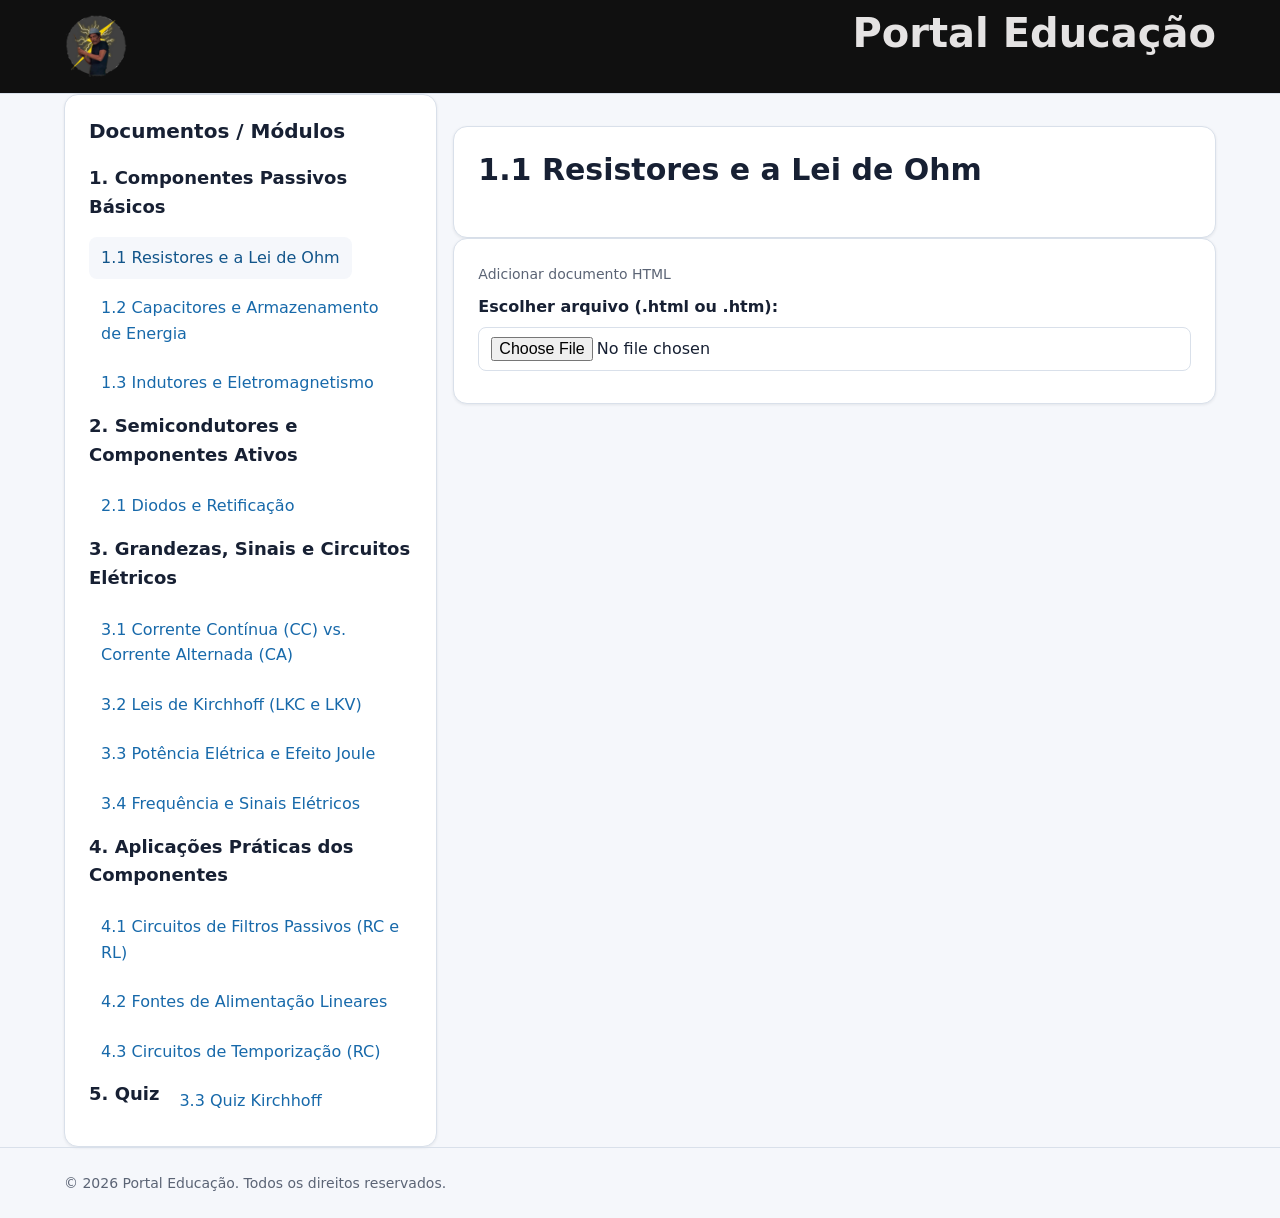
==== index.html @ a20a2129 "tirando função de logo" ====
<!DOCTYPE html>
<html lang="pt-BR">

<head>
    <meta charset="UTF-8">
    <meta name="viewport" content="width=device-width, initial-scale=1.0">
    <title>Portal Educação</title>
    <link rel="stylesheet" href="css/style.css">
</head>
<body class="page">
    <header class="site-header">
        <div class="container header-inner">
                <img src="assets/seumadruga3.png" alt="" width="64" height="64">
            <h1>Portal Educação</h1>
        </div>
    </header>

    <div class="container grid">
        <aside class="col-4 card">
            <h3>Documentos / Módulos</h3>
            <nav class="site-nav" id="side-nav" aria-label="Módulos">
                <p class="nav-title">1. Componentes Passivos Básicos</p>
                <a href="#" class="doc-link active" data-doc="doc-resistores" aria-current="page">1.1 Resistores e a Lei de Ohm</a>
                <a href="#" class="doc-link" data-doc="doc-capacitores">1.2 Capacitores e Armazenamento de Energia</a>
                <a href="#" class="doc-link" data-doc="doc-indutores">1.3 Indutores e Eletromagnetismo</a>

                <p class="nav-title">2. Semicondutores e Componentes Ativos</p>
                <a href="#" class="doc-link" data-doc="doc-diodos">2.1 Diodos e Retificação</a>

                <p class="nav-title">3. Grandezas, Sinais e Circuitos Elétricos</p>
                <a href="#" class="doc-link" data-doc="doc-corrente">3.1 Corrente Contínua (CC) vs. Corrente Alternada (CA)</a>
                <a href="#" class="doc-link" data-doc="doc-lkc">3.2 Leis de Kirchhoff (LKC e LKV)</a>
                <a href="#" class="doc-link" data-doc="doc-potencia">3.3 Potência Elétrica e Efeito Joule</a>
                <a href="#" class="doc-link" data-doc="doc-frequencia">3.4 Frequência e Sinais Elétricos</a>

                <p class="nav-title">4. Aplicações Práticas dos Componentes</p>
                <a href="#" class="doc-link" data-doc="doc-filtros">4.1 Circuitos de Filtros Passivos (RC e RL)</a>
                <a href="#" class="doc-link" data-doc="doc-fontes">4.2 Fontes de Alimentação Lineares</a>
                <a href="#" class="doc-link" data-doc="doc-temporizacao">4.3 Circuitos de Temporização (RC)</a>

                <p class="nav-title">5. Quiz</p>
                <a href="#" class="doc-link" data-doc="doc-quiz">3.3 Quiz Kirchhoff</a>
            </nav>
        </aside>

        <main class="main-content col-8">
            <!-- 1.1 RESISTORES E LEI DE OHM -->
            <article id="doc-resistores" class="doc-content active">
                <div class="document card">
                    <h2>1.1 Resistores e a Lei de Ohm</h2>
                </div>
                <section class="html-upload card form-group">
                    <p class="form-help">Adicionar documento HTML</p>
                    <label class="form-label" for="arquivo-resistores">Escolher arquivo (.html ou .htm):</label>
                    <input class="form-control html-file-input" type="file" id="arquivo-resistores" accept=".html,.htm,text/html">
                    <div class="html-preview"></div>
                </section>
            </article>

            <!-- 1.2 CAPACITORES E ARMAZENAMENTO DE ENERGIA -->
            <article id="doc-capacitores" class="doc-content hidden">
                <div class="document card">
                    <h2>1.2 Capacitores e Armazenamento de Energia</h2>
                    <p>O <strong>capacitor</strong> é um componente constituído por duas placas condutoras separadas por um material isolante (dielétrico). Armazena energia sob a forma de um <strong>campo elétrico</strong>.</p>
                    
                    <p>A quantidade de carga (Q) armazenada é proporcional à capacitância (C) e à tensão (V) aplicada:</p>

                    <p class="formula">Q = C × V</p>

                    <p>As suas principais aplicações em circuitos eletrónicos incluem a filtragem de ruídos, acoplamento/desacoplamento de sinais e temporização.</p>
                </div>
                <section class="html-upload card form-group">
                    <p class="form-help">Adicionar documento HTML</p>
                    <label class="form-label" for="arquivo-capacitores">Escolher arquivo (.html ou .htm):</label>
                    <input class="form-control html-file-input" type="file" id="arquivo-capacitores" accept=".html,.htm,text/html">
                    <div class="html-preview"></div>
                </section>
            </article>

            <!-- 1.3 INDUTORES E ELETROMAGNETISMO -->
            <article id="doc-indutores" class="doc-content hidden">
                <div class="document card">
                    <h2>1.3 Indutores e Eletromagnetismo</h2>
                    <p>O <strong>indutor</strong> é um componente formado por um fio condutor enrolado em forma de bobina. Quando uma corrente elétrica passa por ele, cria um <strong>campo magnético</strong> que armazena energia.</p>
                    
                    <p>Os indutores opõem-se a variações bruscas de corrente elétrica. A relação entre a tensão induzida (V<sub>L</sub>) e a variação de corrente no tempo é dada por:</p>

                    <p class="formula">V<sub>L</sub> = L × (ΔI / Δt)</p>

                    <p>A sua unidade de medida é o <strong>Henry (H)</strong>. São amplamente empregues em filtros de radiofrequência, transformadores e fontes comutadas.</p>
                </div>
                <section class="html-upload card form-group">
                    <p class="form-help">Adicionar documento HTML</p>
                    <label class="form-label" for="arquivo-indutores">Escolher arquivo (.html ou .htm):</label>
                    <input class="form-control html-file-input" type="file" id="arquivo-indutores" accept=".html,.htm,text/html">
                    <div class="html-preview"></div>
                </section>
            </article>

            <!-- 2.1 DIODOS E RETIFICAÇÃO -->
            <article id="doc-diodos" class="doc-content hidden">
                <div class="document card">
                    <h2>2.1 Diodos e Retificação</h2>
                    <p>O <strong>diodo semicondutor</strong> é um componente eletrónico construído a partir da junção de materiais tipo P e tipo N (junção PN). Funciona como uma válvula de sentido único para a corrente elétrica.</p>
                    
                    <p><strong>Tipos de Retificação:</strong></p>
                    <ul>
                        <li><strong>Meia Onda:</strong> Utiliza apenas um diodo e aproveita metade do ciclo da corrente alternada (CA).</li>
                        <li><strong>Onda Completa:</strong> Utiliza uma ponte de diodos (4 diodos) para aproveitar ambos os semiciclos da onda, resultando numa corrente contínua mais estável.</li>
                    </ul>
                </div>
                <section class="html-upload card form-group">
                    <p class="form-help">Adicionar documento HTML</p>
                    <label class="form-label" for="arquivo-diodos">Escolher arquivo (.html ou .htm):</label>
                    <input class="form-control html-file-input" type="file" id="arquivo-diodos" accept=".html,.htm,text/html">
                    <div class="html-preview"></div>
                </section>
            </article>

            <!--- 3.1 Corrente Contínua (CC) vs. Corrente Alternada (CA) --->
            <article id="doc-corrente" class="doc-content hidden">
                <section class="html-upload card form-group">
                    <p class="form-help">Adicionar documento HTML</p>
                    <label class="form-label" for="arquivo-quiz">Escolher arquivo (.html ou .htm):</label>
                    <input class="form-control html-file-input" type="file" id="arquivo-quiz" accept=".html,.htm,text/html">
                    <div class="html-preview"></div>
                </section>
            </article>

            <!--- 3.2 LEIS DE KIRCHHOFF --->
            <article id="doc-lkc" class="doc-content hidden">
                <div class="document card">
                    <h2>3.1 Leis de Kirchhoff</h2>
                    <p><strong>Introdução:</strong> As Leis de Kirchhoff são pilares fundamentais da eletroeletrónica e da engenharia elétrica. Desenvolvidas pelo físico alemão Gustav Robert Kirchhoff em 1845, estas regras permitem analisar e resolver circuitos complexos.</p>

                    <p><strong>Conteúdo Técnico:</strong></p>
                    <p><strong>1ª Lei de Kirchhoff – Lei das Correntes (LKC):</strong> Esta regra baseia-se diretamente no princípio físico da conservação da carga elétrica. Ela determina que a soma algébrica das correntes elétricas que entram em um nó deve ser exatamente igual à soma das correntes que dele saem. Matematicamente, a soma total das correntes em um nó é nula, indicando que nenhuma carga elétrica pode ser retida ou criada acumulada nesses pontos de junção.</p>
                    <p class="formula">Σ I<sub>entrando</sub> = Σ I<sub>saindo</sub></p>

                    <p><strong>2ª Lei de Kirchhoff – Lei das Tensões (LKV):</strong>  Esta regra baseia-se no princípio da conservação da energia em um campo elétrico conservativo. Ela estabelece que a soma algébrica de todas as diferenças de potencial (tensões) ao longo de qualquer malha fechada em um circuito é igual a zero. Isso significa que toda a energia fornecida pelas fontes geradoras de tensão é integralmente consumida pelas quedas de potencial nos resistores e demais receptores daquele mesmo caminho fechado.</p>
                    <p class="formula">Σ V = 0</p>

                    <p><strong>Recursos visuais:</strong></p>
                    <div class="image-container">
                        <img src="assets/no-lei.webp" alt="Ilustração da Lei das Correntes de Kirchhoff">
                        <br>
                        <img src="assets/leikirchhoffexemplo1.webp" alt="Exemplo da Lei de Kirchhoff">
                    </div>
                </div>
                <section class="html-upload card form-group">
                    <p class="form-help">Adicionar documento HTML</p>
                    <label class="form-label" for="arquivo-lkc">Escolher arquivo (.html ou .htm):</label>
                    <input class="form-control html-file-input" type="file" id="arquivo-lkc" accept=".html,.htm,text/html">
                    <div class="html-preview"></div>
                </section>
            </article>

            <!-- 3.2 POTÊNCIA ELÉTRICA E EFEITO JOULE -->
            <article id="doc-potencia" class="doc-content hidden">
                <div class="document card">
                    <h2>3.2 Potência Elétrica e Efeito Joule</h2>
                    <p>A <strong>Potência Elétrica</strong> mede a quantidade de energia convertida por unidade de tempo no circuito (expressa em Watts - W).</p>

                    <p class="formula">P = V × I</p>

                    <p>O <strong>Efeito Joule</strong> ocorre quando a corrente elétrica atravessa um condutor com resistência elétrica, transformando parte da energia elétrica diretamente em calor. É calculado por:</p>

                    <p class="formula">P = R × I²</p>
                </div>
                <section class="html-upload card form-group">
                    <p class="form-help">Adicionar documento HTML</p>
                    <label class="form-label" for="arquivo-potencia">Escolher arquivo (.html ou .htm):</label>
                    <input class="form-control html-file-input" type="file" id="arquivo-potencia" accept=".html,.htm,text/html">
                    <div class="html-preview"></div>
                </section>
            </article>

            <!-- 3.3 QUIZ INTERATIVO -->
            <article id="doc-quiz" class="doc-content hidden">
                <div class="document quiz-sheet card">
                    <h2>3.3 Quiz Interativo</h2>
                    <p>Teste os seus conhecimentos sobre as leis de circuitos e componentes eletrónicos abaixo:</p>
                    
                    <div id="quiz">
                        <!-- Questão 1 -->
                        <div class="quiz-question">
                            <h4>1. Qual lei afirma que a soma das correntes que entram em um nó é igual à soma das correntes que saem?</h4>
                            <label><input type="radio" name="q-0" value="0"> Lei de Ohm</label>
                            <label><input type="radio" name="q-0" value="1"> Lei das Correntes de Kirchhoff</label>
                            <label><input type="radio" name="q-0" value="2"> Lei das Tensões de Kirchhoff</label>
                            <label><input type="radio" name="q-0" value="3"> Lei da Conservação de Energia</label>
                        </div>

                        <!-- Questão 2 -->
                        <div class="quiz-question">
                            <h4>2. Em uma malha fechada, qual é o valor da soma algébrica das tensões?</h4>
                            <label><input type="radio" name="q-1" value="0"> Igual à corrente total</label>
                            <label><input type="radio" name="q-1" value="1"> Maior que zero</label>
                            <label><input type="radio" name="q-1" value="2"> Igual a zero</label>
                            <label><input type="radio" name="q-1" value="3"> Igual à potência</label>
                        </div>

                        <!-- Questão 3 -->
                        <div class="quiz-question">
                            <h4>3. Quem formulou as leis que levam o nome de Kirchhoff?</h4>
                            <label><input type="radio" name="q-2" value="0"> Gustav Robert Kirchhoff</label>
                            <label><input type="radio" name="q-2" value="1"> Isaac Newton</label>
                            <label><input type="radio" name="q-2" value="2"> James Clerk Maxwell</label>
                            <label><input type="radio" name="q-2" value="3"> Nikola Tesla</label>
                        </div>

                        <!-- Questão 4 -->
                        <div class="quiz-question">
                            <h4>4. A soma das correntes que entram em um nó é igual à soma das correntes que saem. Isso está relacionado à:</h4>
                            <label><input type="radio" name="q-3" value="0"> Lei da Conservação de Energia</label>
                            <label><input type="radio" name="q-3" value="1"> Lei das Correntes de Kirchhoff</label>
                            <label><input type="radio" name="q-3" value="2"> Lei das Tensões de Kirchhoff</label>
                            <label><input type="radio" name="q-3" value="3"> Lei de Ohm</label>
                        </div>

                        <!-- Questão 5 -->
                        <div class="quiz-question">
                            <h4>5. Em uma malha fechada, a soma algébrica das tensões é:</h4>
                            <label><input type="radio" name="q-4" value="0"> Maior que zero</label>
                            <label><input type="radio" name="q-4" value="1"> Igual a zero</label>
                            <label><input type="radio" name="q-4" value="2"> Menor que zero</label>
                            <label><input type="radio" name="q-4" value="3"> Igual à corrente total</label>
                        </div>
                    </div>

                    <button id="btn-verificar" class="button" type="button">Verificar respostas</button>
                    <p id="quiz-resultado" class="quiz-result"></p>
                </div>

                <section class="html-upload card form-group">
                    <p class="form-help">Adicionar documento HTML</p>
                    <label class="form-label" for="arquivo-quiz">Escolher arquivo (.html ou .htm):</label>
                    <input class="form-control html-file-input" type="file" id="arquivo-quiz" accept=".html,.htm,text/html">
                    <div class="html-preview"></div>
                </section>
            </article>

            <!--- 3.3 frequencia --->
            <article id="doc-frequencia" class="doc-content hidden">
                <section class="html-upload card form-group">
                    <p class="form-help">Adicionar documento HTML</p>
                    <label class="form-label" for="arquivo-quiz">Escolher arquivo (.html ou .htm):</label>
                    <input class="form-control html-file-input" type="file" id="arquivo-quiz" accept=".html,.htm,text/html">
                    <div class="html-preview"></div>
                </section>
            </article>

            <!-- 4.1 FILTROS PASSIVOS -->
            <article id="doc-filtros" class="doc-content hidden">
                <div class="document card">
                    <h2>4.1 Circuitos de Filtros Passivos (RC e RL)</h2>
                    <p>Filtros passivos utilizam combinações de resistores, capacitores (RC) ou indutores (RL) para selecionar ou atenuar frequências de um sinal elétrico.</p>
                    <ul>
                        <li><strong>Passa-Baixas:</strong> Permite a passagem de frequências abaixo da frequência de corte.</li>
                        <li><strong>Passa-Altas:</strong> Bloqueia sinais contínuos e frequências baixas, deixando passar apenas frequências superiores à frequência de corte.</li>
                    </ul>
                </div>
                <section class="html-upload card form-group">
                    <p class="form-help">Adicionar documento HTML</p>
                    <label class="form-label" for="arquivo-filtros">Escolher arquivo (.html ou .htm):</label>
                    <input class="form-control html-file-input" type="file" id="arquivo-filtros" accept=".html,.htm,text/html">
                    <div class="html-preview"></div>
                </section>
            </article>

            <!-- 4.2 FONTES DE ALIMENTAÇÃO -->
            <article id="doc-fontes" class="doc-content hidden">
                <div class="document card">
                    <h2>4.2 Fontes de Alimentação Lineares</h2>
                    <p>As fontes de alimentação lineares convertem a tensão alternada da rede elétrica (ex: 127V/220V CA) numa tensão contínua estável (ex: 5V ou 12V CC) para alimentar circuitos eletrónicos.</p>
                    <p><strong>Etapas fundamentais:</strong></p>
                    <ol>
                        <li><strong>Transformação:</strong> Reduz a tensão da rede.</li>
                        <li><strong>Retificação:</strong> Converte CA em CC pulsante.</li>
                        <li><strong>Filtragem:</strong> Suaviza a onda utilizando capacitores.</li>
                        <li><strong>Regulação:</strong> Mantém a tensão constante na saída.</li>
                    </ol>
                </div>
                <section class="html-upload card form-group">
                    <p class="form-help">Adicionar documento HTML</p>
                    <label class="form-label" for="arquivo-fontes">Escolher arquivo (.html ou .htm):</label>
                    <input class="form-control html-file-input" type="file" id="arquivo-fontes" accept=".html,.htm,text/html">
                    <div class="html-preview"></div>
                </section>
            </article>

            <!-- 4.3 TEMPORIZAÇÃO (RC) -->
            <article id="doc-temporizacao" class="doc-content hidden">
                <div class="document card">
                    <h2>4.3 Circuitos de Temporização (Constante de Tempo RC)</h2>
                    <p>A constante de tempo (representada por Tau - <strong>τ</strong>) define a taxa de carga e descarga de um capacitor através de um resistor num circuito elétrico.</p>

                    <p class="formula">τ = R × C</p>

                    <p>Um capacitor demora cerca de <strong>5τ</strong> para atingir a sua carga ou descarga completa (aprox. 99,3%). Esse princípio é largamente utilizado na criação de temporizadores e geradores de pulso.</p>
                </div>
                <section class="html-upload card form-group">
                    <p class="form-help">Adicionar documento HTML</p>
                    <label class="form-label" for="arquivo-temporizacao">Escolher arquivo (.html ou .htm):</label>
                    <input class="form-control html-file-input" type="file" id="arquivo-temporizacao" accept=".html,.htm,text/html">
                    <div class="html-preview"></div>
                </section>
            </article>

        </main>
    </div>

    <footer class="site-footer">
        <div class="container">
            <p class="mb-0">&copy; 2026 Portal Educação. Todos os direitos reservados.</p>
        </div>
    </footer>

    <script src="js/script.js"></script>
</body>
</html>
---- css/style.css ----
:root {
  color-scheme: light;

  /* Cores */
  --color-primary: #1769aa;
  --color-primary-hover: #12558a;
  --color-secondary: #475569;
  --color-accent: #0f766e;
  --color-background: #f5f7fb;
  --color-surface: #ffffff;
  --color-text: #172033;
  --color-text-muted: #5b6475;
  --color-border: #d9e0ea;
  --color-success: #18794e;
  --color-warning: #946200;
  --color-danger: #b42318;

  /* Tipografia */
  --font-family-base: system-ui, -apple-system, BlinkMacSystemFont, "Segoe UI",
    sans-serif;
  --font-size-sm: 0.875rem;
  --font-size-base: 1rem;
  --font-size-lg: 1.125rem;
  --font-size-xl: 1.5rem;
  --line-height-base: 1.6;

  /* Espaçamento e dimensões */
  --space-1: 0.25rem;
  --space-2: 0.5rem;
  --space-3: 0.75rem;
  --space-4: 1rem;
  --space-6: 1.5rem;
  --space-8: 2rem;
  --content-width: 72rem;
  --header-height: 4rem;

  /* Bordas e sombras */
  --radius-sm: 0.25rem;
  --radius-md: 0.5rem;
  --radius-lg: 0.875rem;
  --shadow-sm: 0 1px 3px rgb(15 23 42 / 8%);
  --shadow-md: 0 8px 24px rgb(15 23 42 / 10%);
}

/* =========================================================
   2. Base e normalização simples
   ========================================================= */
*,
*::before,
*::after {
  box-sizing: border-box;
}

html {
  scroll-behavior: smooth;
  text-size-adjust: 100%;
  
}

body {
  margin: 0;
  min-width: 320px;
  background: var(--color-background);
  color: var(--color-text);
  font-family: var(--font-family-base);
  font-size: var(--font-size-base);
  line-height: var(--line-height-base);
}

img,
svg,
video {
  display: block;
  max-width: 100%;
}

img {
  height: auto;
}

button,
input,
select,
textarea {
  font: inherit;
}

button,
a,
input,
select,
textarea {
  -webkit-tap-highlight-color: transparent;
}

a {
  color: var(--color-primary);
  text-underline-offset: 0.18em;
}

a:hover {
  color: var(--color-primary-hover);
}

h1,
h2,
h3,
h4,
p {
  margin-top: 0;
}

h1,
h2,
h3,
h4 {
  line-height: 1.25;
}

/*mudei a cor para BRANCO*/
h1 {
  font-size: clamp(1.8rem, 4vw, 2.5rem);
  color: rgb(229, 227, 227)
}

h2 {
  font-size: clamp(1.4rem, 3vw, 1.875rem);
}

h3 {
  font-size: 1.25rem;
}

:focus-visible {
  outline: 3px solid var(--color-accent);
  outline-offset: 3px;
}

/* Respeita usuários que preferem menos animações. */
@media (prefers-reduced-motion: reduce) {
  *,
  *::before,
  *::after {
    scroll-behavior: auto !important;
    animation-duration: 0.01ms !important;
    animation-iteration-count: 1 !important;
    transition-duration: 0.01ms !important;
  }
}

/* =========================================================
   3. Layout reutilizável
   ========================================================= */
.container {
  width: min(100% - 2 * var(--space-4), var(--content-width));
  margin-inline: auto;
}

.page {
  min-height: 100vh;
  display: flex;
  flex-direction: column;
}

.main-content {
  flex: 1;
  padding-block: var(--space-8);
}

.section {
  margin-block: var(--space-8);
}

.stack > * + * {
  margin-top: var(--space-4);
}

.cluster {
  display: flex;
  flex-wrap: wrap;
  align-items: center;
  gap: var(--space-3);
}

.grid {
  display: grid;
  grid-template-columns: repeat(12, minmax(0, 1fr));
  gap: var(--space-4);
}

.grid > * {
  min-width: 0;
}

.col-12 { grid-column: span 12; }
.col-8  { grid-column: span 8; }
.col-6  { grid-column: span 6; }
.col-4  { grid-column: span 4; }
.col-3  { grid-column: span 3; }

/* =========================================================
   4. Cabeçalho, navegação e rodapé
   ========================================================= */
.site-header {
  min-height: var(--header-height);
  background: var(--color-surface);
  border-bottom: 1px solid var(--color-border);
  background: rgb(16, 16, 16)
}

.header-inner {
  display: flex;
  align-items: center;
  justify-content: space-between;
  gap: var(--space-4);
  min-height: var(--header-height);
  padding-block: var(--space-2);
  background: rgb(16, 16, 16)
}

.site-logo {
  color: var(--color-text);
  font-size: var(--font-size-lg);
  font-weight: 700;
  text-decoration: none;
}

.site-nav {
  display: flex;
  flex-wrap: wrap;
  gap: var(--space-2);
}

.site-nav a {
  display: inline-block;
  padding: var(--space-2) var(--space-3);
  border-radius: var(--radius-md);
  text-decoration: none;
}

.site-nav a:hover,
.site-nav a[aria-current="page"] {
  background: var(--color-background);
  color: var(--color-primary-hover);
}

.site-footer {
  padding-block: var(--space-6);
  border-top: 1px solid var(--color-border);
  color: var(--color-text-muted);
  font-size: var(--font-size-sm);
}

/* =========================================================
   5. Componentes: cartões, botões e etiquetas
   ========================================================= */
.card {
  padding: var(--space-6);
  background: var(--color-surface);
  border: 1px solid var(--color-border);
  border-radius: var(--radius-lg);
  box-shadow: var(--shadow-sm);
}

.card-title {
  margin-bottom: var(--space-2);
}

.card-description {
  margin-bottom: 0;
  color: var(--color-text-muted);
}

.button {
  display: inline-flex;
  align-items: center;
  justify-content: center;
  gap: var(--space-2);
  min-height: 2.75rem;
  padding: var(--space-2) var(--space-4);
  border: 1px solid transparent;
  border-radius: var(--radius-md);
  background: var(--color-primary);
  color: #ffffff;
  font-weight: 600;
  text-align: center;
  text-decoration: none;
  cursor: pointer;
}

.button:hover {
  background: var(--color-primary-hover);
  color: #ffffff;
}

.button:disabled,
.button[aria-disabled="true"] {
  opacity: 0.55;
  cursor: not-allowed;
}

.button-secondary {
  background: var(--color-surface);
  color: var(--color-text);
  border-color: var(--color-border);
}

.button-secondary:hover {
  background: var(--color-background);
  color: var(--color-text);
}

.badge {
  display: inline-block;
  padding: 0.15rem 0.55rem;
  border-radius: 999px;
  background: #e8eef8;
  color: #23416b;
  font-size: var(--font-size-sm);
  font-weight: 600;
}

/* =========================================================
   6. Formulários
   ========================================================= */
.form-group {
  display: grid;
  gap: var(--space-2);
  margin-bottom: var(--space-4);
}

.form-label {
  font-weight: 600;
}

.form-help {
  margin: 0;
  color: var(--color-text-muted);
  font-size: var(--font-size-sm);
}

.form-control {
  width: 100%;
  min-height: 2.75rem;
  padding: var(--space-2) var(--space-3);
  border: 1px solid var(--color-border);
  border-radius: var(--radius-md);
  background: var(--color-surface);
  color: var(--color-text);
}

textarea.form-control {
  min-height: 8rem;
  resize: vertical;
}

.form-control:focus-visible {
  border-color: var(--color-primary);
}

.form-control[aria-invalid="true"] {
  border-color: var(--color-danger);
}

/* =========================================================
   7. Tabelas e mensagens de estado
   ========================================================= */
.table-wrapper {
  width: 100%;
  overflow-x: auto;
  border: 1px solid var(--color-border);
  border-radius: var(--radius-md);
  background: var(--color-surface);
}

.table {
  width: 100%;
  border-collapse: collapse;
  text-align: left;
}

.table th,
.table td {
  padding: var(--space-3) var(--space-4);
  border-bottom: 1px solid var(--color-border);
  vertical-align: top;
}

.table th {
  background: var(--color-background);
  font-weight: 700;
}

.table tr:last-child td {
  border-bottom: 0;
}

.alert {
  padding: var(--space-4);
  border: 1px solid var(--color-border);
  border-left-width: 4px;
  border-radius: var(--radius-md);
  background: var(--color-surface);
}

.alert-success { border-left-color: var(--color-success); }
.alert-warning { border-left-color: var(--color-warning); }
.alert-danger  { border-left-color: var(--color-danger); }

/* =========================================================
   8. Utilitários pequenos
   ========================================================= */
.text-muted {
  color: var(--color-text-muted);
}

.text-center {
  text-align: center;
}

.mt-0 { margin-top: 0; }
.mb-0 { margin-bottom: 0; }
.mt-4 { margin-top: var(--space-4); }
.mb-4 { margin-bottom: var(--space-4); }
.hidden {
  display: none !important;
}

/* =========================================================
   9. Responsividade
   ========================================================= */
@media (max-width: 768px) {
  .header-inner {
    align-items: flex-start;
    flex-direction: column;
  }

  .site-nav {
    width: 100%;
  }

  .col-8,
  .col-6,
  .col-4,
  .col-3 {
    grid-column: span 12;
  }

  .main-content {
    padding-block: var(--space-6);
  }

  .card {
    padding: var(--space-4);
  }
}

.nav-title {
  font-size: var(--font-size-lg);
  font-weight: 600;
  margin-bottom: var(--space-2);
}

.html-preview {
    padding: 0;
}

iframe {
    width: 100%;
    min-height: 500px;
    border: 2px;
    border-radius: 4px; 
    padding: 0;
}

html {
    padding: 0;
    display: block;
}
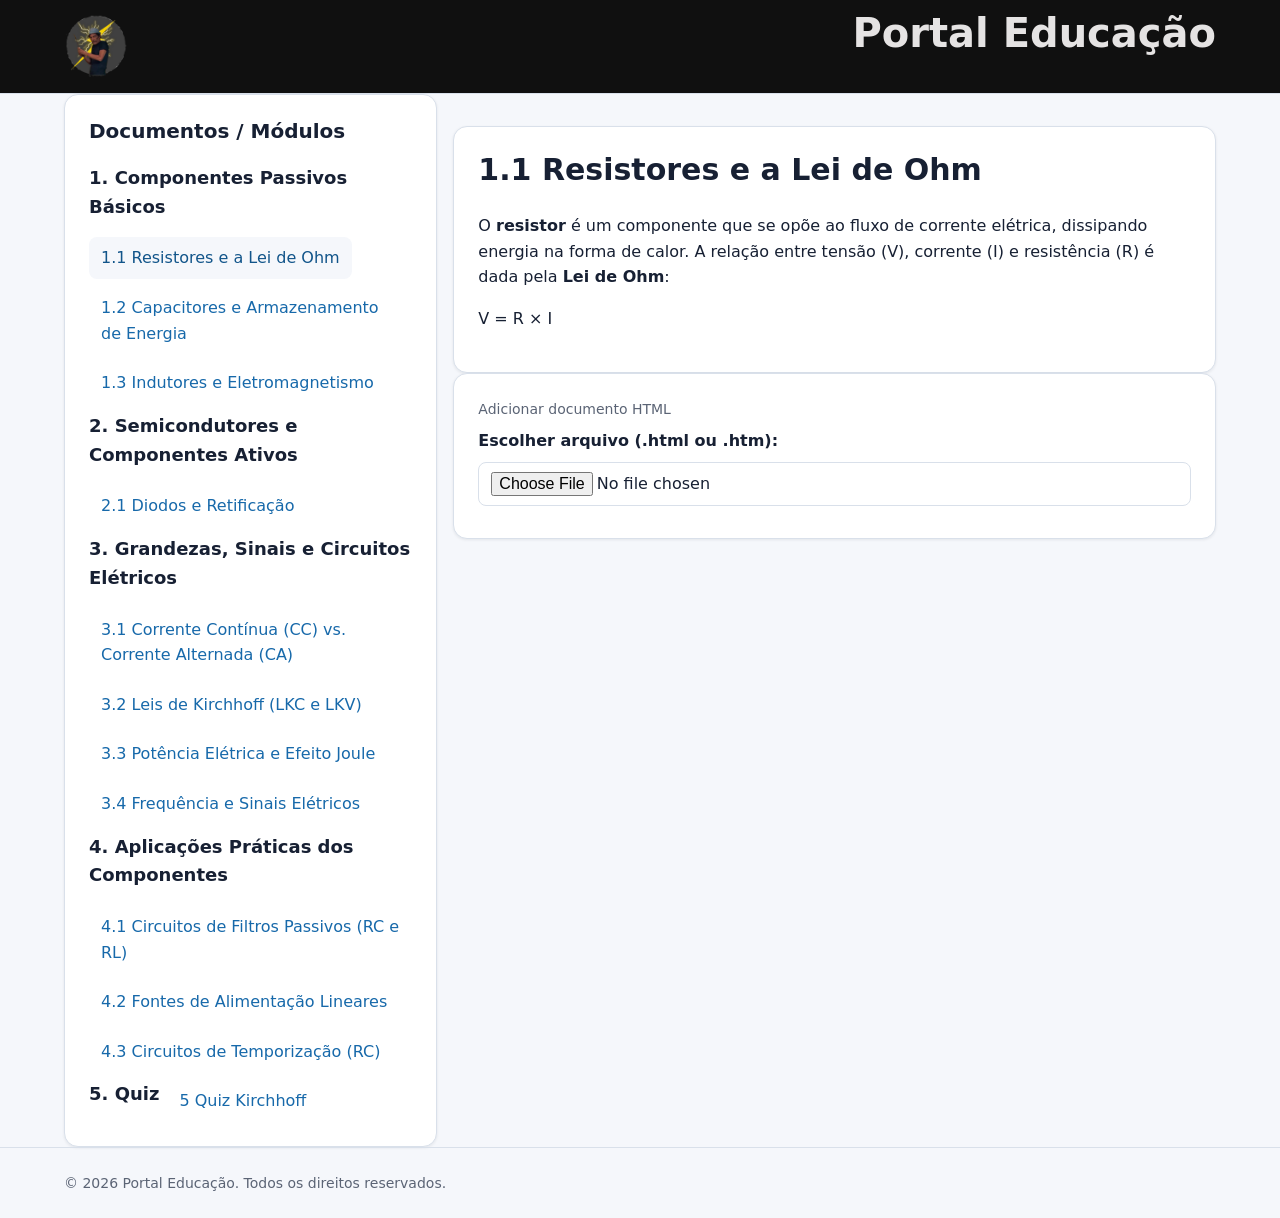
==== commit d570339e: "finalização do projeto" ====
--- a/index.html
+++ b/index.html
@@ -39,7 +39,7 @@
                 <a href="#" class="doc-link" data-doc="doc-temporizacao">4.3 Circuitos de Temporização (RC)</a>
 
                 <p class="nav-title">5. Quiz</p>
-                <a href="#" class="doc-link" data-doc="doc-quiz">3.3 Quiz Kirchhoff</a>
+                <a href="#" class="doc-link" data-doc="doc-quiz">5 Quiz Kirchhoff</a>
             </nav>
         </aside>
 
@@ -48,6 +48,9 @@
             <article id="doc-resistores" class="doc-content active">
                 <div class="document card">
                     <h2>1.1 Resistores e a Lei de Ohm</h2>
+
+                    <p>O <strong>resistor</strong> é um componente que se opõe ao fluxo de corrente elétrica, dissipando energia na forma de calor. A relação entre tensão (V), corrente (I) e resistência (R) é dada pela <strong>Lei de Ohm</strong>:</p>
+                    <p class="formula">V = R × I</p>
                 </div>
                 <section class="html-upload card form-group">
                     <p class="form-help">Adicionar documento HTML</p>
@@ -119,10 +122,16 @@
 
             <!--- 3.1 Corrente Contínua (CC) vs. Corrente Alternada (CA) --->
             <article id="doc-corrente" class="doc-content hidden">
-                <section class="html-upload card form-group">
-                    <p class="form-help">Adicionar documento HTML</p>
-                    <label class="form-label" for="arquivo-quiz">Escolher arquivo (.html ou .htm):</label>
-                    <input class="form-control html-file-input" type="file" id="arquivo-quiz" accept=".html,.htm,text/html">
+                <div class="document card">
+                    <h2>3.1 Corrente Contínua (CC) vs. Corrente Alternada (CA)</h2>
+                    <p>A <strong>corrente contínua (CC)</strong> mantém uma polaridade constante ao longo do tempo, enquanto a <strong>corrente alternada (CA)</strong> inverte a direção periodicamente.</p>
+                    <p>Em circuitos eletrónicos, a CC é utilizada em baterias, fontes reguladas e sistemas digitais, enquanto a CA é a forma de energia usada nas redes elétricas domésticas e industriais.</p>
+                    <p class="formula">V = R × I</p>
+                </div>
+                <section class="html-upload card form-group">
+                    <p class="form-help">Adicionar documento HTML</p>
+                    <label class="form-label" for="arquivo-corrente">Escolher arquivo (.html ou .htm):</label>
+                    <input class="form-control html-file-input" type="file" id="arquivo-corrente" accept=".html,.htm,text/html">
                     <div class="html-preview"></div>
                 </section>
             </article>
@@ -130,7 +139,7 @@
             <!--- 3.2 LEIS DE KIRCHHOFF --->
             <article id="doc-lkc" class="doc-content hidden">
                 <div class="document card">
-                    <h2>3.1 Leis de Kirchhoff</h2>
+                    <h2>3.2 Leis de Kirchhoff (LKC e LKV)</h2>
                     <p><strong>Introdução:</strong> As Leis de Kirchhoff são pilares fundamentais da eletroeletrónica e da engenharia elétrica. Desenvolvidas pelo físico alemão Gustav Robert Kirchhoff em 1845, estas regras permitem analisar e resolver circuitos complexos.</p>
 
                     <p><strong>Conteúdo Técnico:</strong></p>
@@ -158,7 +167,7 @@
             <!-- 3.2 POTÊNCIA ELÉTRICA E EFEITO JOULE -->
             <article id="doc-potencia" class="doc-content hidden">
                 <div class="document card">
-                    <h2>3.2 Potência Elétrica e Efeito Joule</h2>
+                    <h2>3.3 Potência Elétrica e Efeito Joule</h2>
                     <p>A <strong>Potência Elétrica</strong> mede a quantidade de energia convertida por unidade de tempo no circuito (expressa em Watts - W).</p>
 
                     <p class="formula">P = V × I</p>
@@ -175,10 +184,10 @@
                 </section>
             </article>
 
-            <!-- 3.3 QUIZ INTERATIVO -->
+            <!-- 3.5 QUIZ INTERATIVO -->
             <article id="doc-quiz" class="doc-content hidden">
                 <div class="document quiz-sheet card">
-                    <h2>3.3 Quiz Interativo</h2>
+                    <h2>5.1 Quiz Interativo</h2>
                     <p>Teste os seus conhecimentos sobre as leis de circuitos e componentes eletrónicos abaixo:</p>
                     
                     <div id="quiz">
@@ -240,12 +249,18 @@
                 </section>
             </article>
 
-            <!--- 3.3 frequencia --->
+            <!--- 3.4 frequencia --->
             <article id="doc-frequencia" class="doc-content hidden">
-                <section class="html-upload card form-group">
-                    <p class="form-help">Adicionar documento HTML</p>
-                    <label class="form-label" for="arquivo-quiz">Escolher arquivo (.html ou .htm):</label>
-                    <input class="form-control html-file-input" type="file" id="arquivo-quiz" accept=".html,.htm,text/html">
+                <div class="document card">
+                    <h2>3.4 Frequência e Sinais Elétricos</h2>
+                    <p>A <strong>frequência</strong> indica quantas vezes um sinal se repete em um intervalo de tempo. Ela é medida em <strong>hertz (Hz)</strong>.</p>
+                    <p>Em circuitos elétricos, sinais de baixa frequência variam lentamente, enquanto sinais de alta frequência mudam mais rapidamente. Essa diferença é fundamental em filtros, osciladores e comunicação.</p>
+                    <p class="formula">f = 1 / T</p>
+                </div>
+                <section class="html-upload card form-group">
+                    <p class="form-help">Adicionar documento HTML</p>
+                    <label class="form-label" for="arquivo-frequencia">Escolher arquivo (.html ou .htm):</label>
+                    <input class="form-control html-file-input" type="file" id="arquivo-frequencia" accept=".html,.htm,text/html">
                     <div class="html-preview"></div>
                 </section>
             </article>
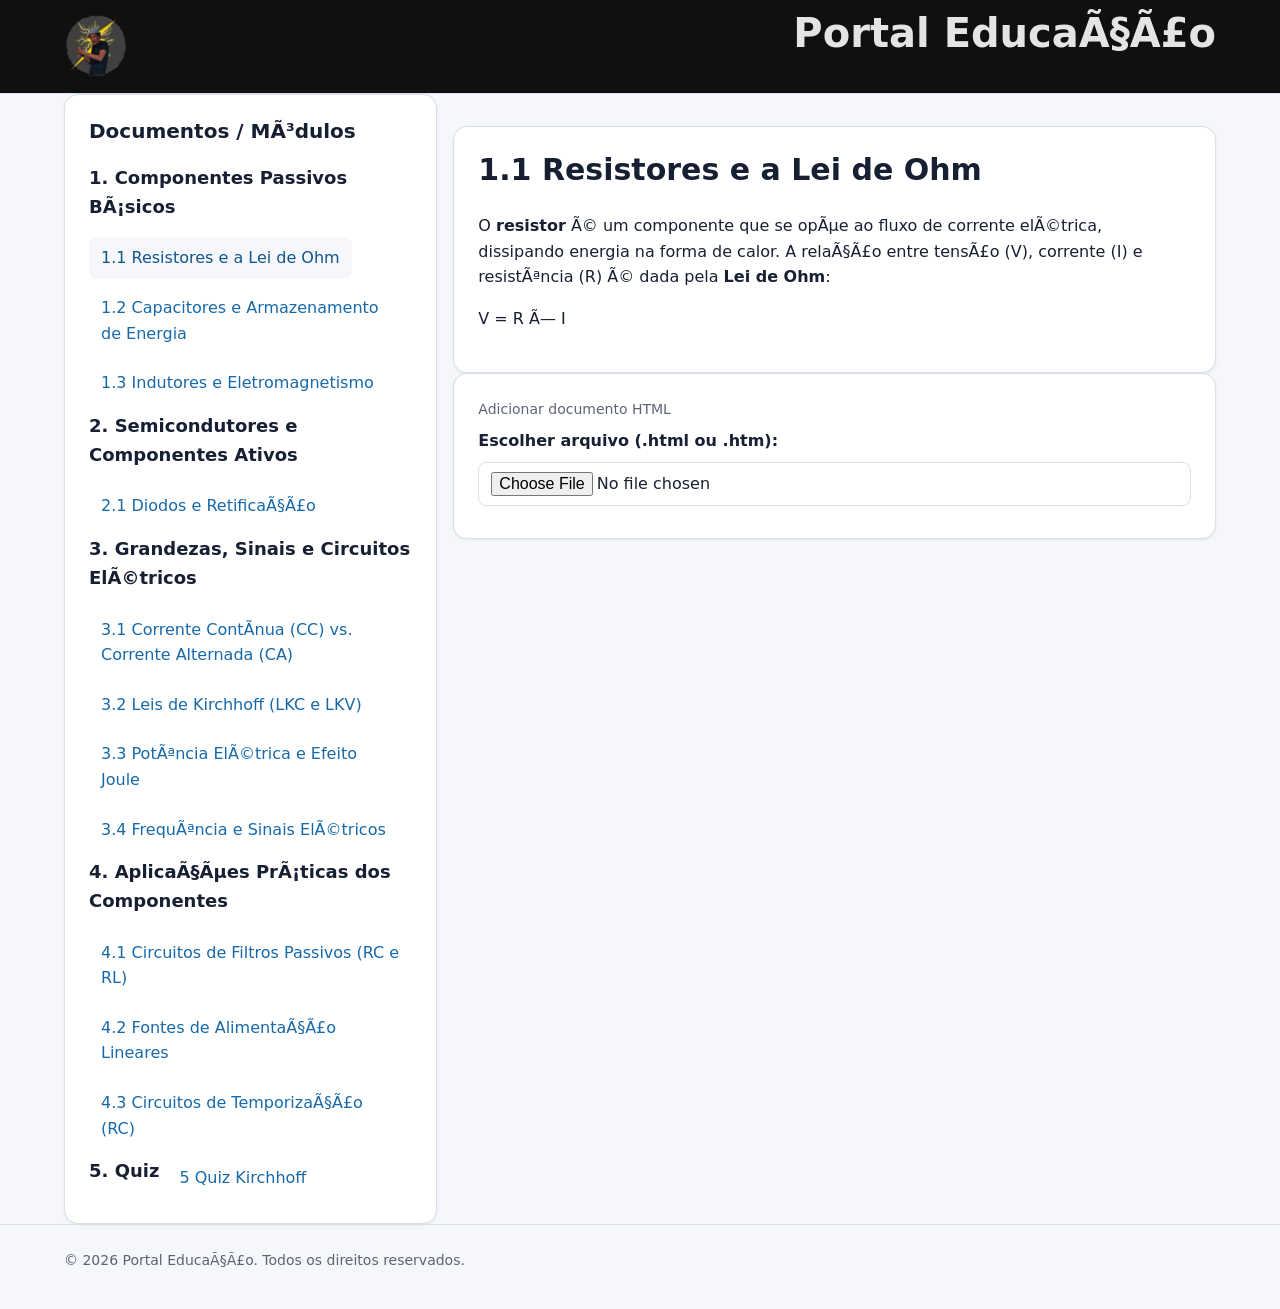
==== commit f994a180: "final" ====
--- a/index.html
+++ b/index.html
@@ -1,336 +1,351 @@
-<!DOCTYPE html>
+﻿<!DOCTYPE html>
 <html lang="pt-BR">
 
 <head>
     <meta charset="UTF-8">
     <meta name="viewport" content="width=device-width, initial-scale=1.0">
-    <title>Portal Educação</title>
+    <title>Portal EducaÃ§Ã£o</title>
     <link rel="stylesheet" href="css/style.css">
 </head>
-<body class="page">
-    <header class="site-header">
-        <div class="container header-inner">
+<body class="pagina">
+    <header class="cabecalho-site">
+        <div class="container cabecalho-interno">
                 <img src="assets/seumadruga3.png" alt="" width="64" height="64">
-            <h1>Portal Educação</h1>
+            <h1>Portal EducaÃ§Ã£o</h1>
         </div>
     </header>
 
-    <div class="container grid">
-        <aside class="col-4 card">
-            <h3>Documentos / Módulos</h3>
-            <nav class="site-nav" id="side-nav" aria-label="Módulos">
-                <p class="nav-title">1. Componentes Passivos Básicos</p>
-                <a href="#" class="doc-link active" data-doc="doc-resistores" aria-current="page">1.1 Resistores e a Lei de Ohm</a>
-                <a href="#" class="doc-link" data-doc="doc-capacitores">1.2 Capacitores e Armazenamento de Energia</a>
-                <a href="#" class="doc-link" data-doc="doc-indutores">1.3 Indutores e Eletromagnetismo</a>
-
-                <p class="nav-title">2. Semicondutores e Componentes Ativos</p>
-                <a href="#" class="doc-link" data-doc="doc-diodos">2.1 Diodos e Retificação</a>
-
-                <p class="nav-title">3. Grandezas, Sinais e Circuitos Elétricos</p>
-                <a href="#" class="doc-link" data-doc="doc-corrente">3.1 Corrente Contínua (CC) vs. Corrente Alternada (CA)</a>
-                <a href="#" class="doc-link" data-doc="doc-lkc">3.2 Leis de Kirchhoff (LKC e LKV)</a>
-                <a href="#" class="doc-link" data-doc="doc-potencia">3.3 Potência Elétrica e Efeito Joule</a>
-                <a href="#" class="doc-link" data-doc="doc-frequencia">3.4 Frequência e Sinais Elétricos</a>
-
-                <p class="nav-title">4. Aplicações Práticas dos Componentes</p>
-                <a href="#" class="doc-link" data-doc="doc-filtros">4.1 Circuitos de Filtros Passivos (RC e RL)</a>
-                <a href="#" class="doc-link" data-doc="doc-fontes">4.2 Fontes de Alimentação Lineares</a>
-                <a href="#" class="doc-link" data-doc="doc-temporizacao">4.3 Circuitos de Temporização (RC)</a>
-
-                <p class="nav-title">5. Quiz</p>
-                <a href="#" class="doc-link" data-doc="doc-quiz">5 Quiz Kirchhoff</a>
+    <div class="container grade">
+        <aside class="coluna-4 cartao">
+            <h3>Documentos / MÃ³dulos</h3>
+            <nav class="navegacao-site" id="side-nav" aria-label="MÃ³dulos">
+                <p class="titulo-navegacao">1. Componentes Passivos BÃ¡sicos</p>
+                <a href="#" class="link-documento active" data-doc="doc-resistores" aria-current="page">1.1 Resistores e a Lei de Ohm</a>
+                <a href="#" class="link-documento" data-doc="doc-capacitores">1.2 Capacitores e Armazenamento de Energia</a>
+                <a href="#" class="link-documento" data-doc="doc-indutores">1.3 Indutores e Eletromagnetismo</a>
+
+                <p class="titulo-navegacao">2. Semicondutores e Componentes Ativos</p>
+                <a href="#" class="link-documento" data-doc="doc-diodos">2.1 Diodos e RetificaÃ§Ã£o</a>
+
+                <p class="titulo-navegacao">3. Grandezas, Sinais e Circuitos ElÃ©tricos</p>
+                <a href="#" class="link-documento" data-doc="doc-corrente">3.1 Corrente ContÃ­nua (CC) vs. Corrente Alternada (CA)</a>
+                <a href="#" class="link-documento" data-doc="doc-lkc">3.2 Leis de Kirchhoff (LKC e LKV)</a>
+                <a href="#" class="link-documento" data-doc="doc-potencia">3.3 PotÃªncia ElÃ©trica e Efeito Joule</a>
+                <a href="#" class="link-documento" data-doc="doc-frequencia">3.4 FrequÃªncia e Sinais ElÃ©tricos</a>
+
+                <p class="titulo-navegacao">4. AplicaÃ§Ãµes PrÃ¡ticas dos Componentes</p>
+                <a href="#" class="link-documento" data-doc="doc-filtros">4.1 Circuitos de Filtros Passivos (RC e RL)</a>
+                <a href="#" class="link-documento" data-doc="doc-fontes">4.2 Fontes de AlimentaÃ§Ã£o Lineares</a>
+                <a href="#" class="link-documento" data-doc="doc-temporizacao">4.3 Circuitos de TemporizaÃ§Ã£o (RC)</a>
+
+                <p class="titulo-navegacao">5. Quiz</p>
+                <a href="#" class="link-documento" data-doc="doc-quiz">5 Quiz Kirchhoff</a>
             </nav>
         </aside>
 
-        <main class="main-content col-8">
+        <main class="conteudo-principal coluna-8">
             <!-- 1.1 RESISTORES E LEI DE OHM -->
-            <article id="doc-resistores" class="doc-content active">
-                <div class="document card">
+            <article id="doc-resistores" class="conteudo-documento active">
+                <div class="documento cartao">
                     <h2>1.1 Resistores e a Lei de Ohm</h2>
 
-                    <p>O <strong>resistor</strong> é um componente que se opõe ao fluxo de corrente elétrica, dissipando energia na forma de calor. A relação entre tensão (V), corrente (I) e resistência (R) é dada pela <strong>Lei de Ohm</strong>:</p>
-                    <p class="formula">V = R × I</p>
-                </div>
-                <section class="html-upload card form-group">
-                    <p class="form-help">Adicionar documento HTML</p>
-                    <label class="form-label" for="arquivo-resistores">Escolher arquivo (.html ou .htm):</label>
-                    <input class="form-control html-file-input" type="file" id="arquivo-resistores" accept=".html,.htm,text/html">
-                    <div class="html-preview"></div>
+                    <p>O <strong>resistor</strong> Ã© um componente que se opÃµe ao fluxo de corrente elÃ©trica, dissipando energia na forma de calor. A relaÃ§Ã£o entre tensÃ£o (V), corrente (I) e resistÃªncia (R) Ã© dada pela <strong>Lei de Ohm</strong>:</p>
+                    <p class="formula">V = R Ã— I</p>
+                </div>
+                <section class="upload-html cartao grupo-formulario">
+                    <p class="ajuda-formulario">Adicionar documento HTML</p>
+                    <label class="rotulo-formulario" for="arquivo-resistores">Escolher arquivo (.html ou .htm):</label>
+                    <input class="campo-formulario entrada-arquivo-html" type="file" id="arquivo-resistores" accept=".html,.htm,text/html">
+                    <div class="previsao-html"></div>
                 </section>
             </article>
 
             <!-- 1.2 CAPACITORES E ARMAZENAMENTO DE ENERGIA -->
-            <article id="doc-capacitores" class="doc-content hidden">
-                <div class="document card">
+            <article id="doc-capacitores" class="conteudo-documento oculto">
+                <div class="documento cartao">
                     <h2>1.2 Capacitores e Armazenamento de Energia</h2>
-                    <p>O <strong>capacitor</strong> é um componente constituído por duas placas condutoras separadas por um material isolante (dielétrico). Armazena energia sob a forma de um <strong>campo elétrico</strong>.</p>
+                    <p>O <strong>capacitor</strong> Ã© um componente constituÃ­do por duas placas condutoras separadas por um material isolante (dielÃ©trico). Armazena energia sob a forma de um <strong>campo elÃ©trico</strong>.</p>
                     
-                    <p>A quantidade de carga (Q) armazenada é proporcional à capacitância (C) e à tensão (V) aplicada:</p>
-
-                    <p class="formula">Q = C × V</p>
-
-                    <p>As suas principais aplicações em circuitos eletrónicos incluem a filtragem de ruídos, acoplamento/desacoplamento de sinais e temporização.</p>
-                </div>
-                <section class="html-upload card form-group">
-                    <p class="form-help">Adicionar documento HTML</p>
-                    <label class="form-label" for="arquivo-capacitores">Escolher arquivo (.html ou .htm):</label>
-                    <input class="form-control html-file-input" type="file" id="arquivo-capacitores" accept=".html,.htm,text/html">
-                    <div class="html-preview"></div>
+                    <p>A quantidade de carga (Q) armazenada Ã© proporcional Ã  capacitÃ¢ncia (C) e Ã  tensÃ£o (V) aplicada:</p>
+
+                    <p class="formula">Q = C Ã— V</p>
+
+                    <p>As suas principais aplicaÃ§Ãµes em circuitos eletrÃ³nicos incluem a filtragem de ruÃ­dos, acoplamento/desacoplamento de sinais e temporizaÃ§Ã£o.</p>
+                </div>
+                <section class="upload-html cartao grupo-formulario">
+                    <p class="ajuda-formulario">Adicionar documento HTML</p>
+                    <label class="rotulo-formulario" for="arquivo-capacitores">Escolher arquivo (.html ou .htm):</label>
+                    <input class="campo-formulario entrada-arquivo-html" type="file" id="arquivo-capacitores" accept=".html,.htm,text/html">
+                    <div class="previsao-html"></div>
                 </section>
             </article>
 
             <!-- 1.3 INDUTORES E ELETROMAGNETISMO -->
-            <article id="doc-indutores" class="doc-content hidden">
-                <div class="document card">
+            <article id="doc-indutores" class="conteudo-documento oculto">
+                <div class="documento cartao">
                     <h2>1.3 Indutores e Eletromagnetismo</h2>
-                    <p>O <strong>indutor</strong> é um componente formado por um fio condutor enrolado em forma de bobina. Quando uma corrente elétrica passa por ele, cria um <strong>campo magnético</strong> que armazena energia.</p>
+                    <p>O <strong>indutor</strong> Ã© um componente formado por um fio condutor enrolado em forma de bobina. Quando uma corrente elÃ©trica passa por ele, cria um <strong>campo magnÃ©tico</strong> que armazena energia.</p>
                     
-                    <p>Os indutores opõem-se a variações bruscas de corrente elétrica. A relação entre a tensão induzida (V<sub>L</sub>) e a variação de corrente no tempo é dada por:</p>
-
-                    <p class="formula">V<sub>L</sub> = L × (ΔI / Δt)</p>
-
-                    <p>A sua unidade de medida é o <strong>Henry (H)</strong>. São amplamente empregues em filtros de radiofrequência, transformadores e fontes comutadas.</p>
-                </div>
-                <section class="html-upload card form-group">
-                    <p class="form-help">Adicionar documento HTML</p>
-                    <label class="form-label" for="arquivo-indutores">Escolher arquivo (.html ou .htm):</label>
-                    <input class="form-control html-file-input" type="file" id="arquivo-indutores" accept=".html,.htm,text/html">
-                    <div class="html-preview"></div>
-                </section>
-            </article>
-
-            <!-- 2.1 DIODOS E RETIFICAÇÃO -->
-            <article id="doc-diodos" class="doc-content hidden">
-                <div class="document card">
-                    <h2>2.1 Diodos e Retificação</h2>
-                    <p>O <strong>diodo semicondutor</strong> é um componente eletrónico construído a partir da junção de materiais tipo P e tipo N (junção PN). Funciona como uma válvula de sentido único para a corrente elétrica.</p>
+                    <p>Os indutores opÃµem-se a variaÃ§Ãµes bruscas de corrente elÃ©trica. A relaÃ§Ã£o entre a tensÃ£o induzida (V<sub>L</sub>) e a variaÃ§Ã£o de corrente no tempo Ã© dada por:</p>
+
+                    <p class="formula">V<sub>L</sub> = L Ã— (Î”I / Î”t)</p>
+
+                    <p>A sua unidade de medida Ã© o <strong>Henry (H)</strong>. SÃ£o amplamente empregues em filtros de radiofrequÃªncia, transformadores e fontes comutadas.</p>
+                </div>
+                <section class="upload-html cartao grupo-formulario">
+                    <p class="ajuda-formulario">Adicionar documento HTML</p>
+                    <label class="rotulo-formulario" for="arquivo-indutores">Escolher arquivo (.html ou .htm):</label>
+                    <input class="campo-formulario entrada-arquivo-html" type="file" id="arquivo-indutores" accept=".html,.htm,text/html">
+                    <div class="previsao-html"></div>
+                </section>
+            </article>
+
+            <!-- 2.1 DIODOS E RETIFICAÃ‡ÃƒO -->
+            <article id="doc-diodos" class="conteudo-documento oculto">
+                <div class="documento cartao">
+                    <h2>2.1 Diodos e RetificaÃ§Ã£o</h2>
+                    <p>O <strong>diodo semicondutor</strong> Ã© um componente eletrÃ³nico construÃ­do a partir da junÃ§Ã£o de materiais tipo P e tipo N (junÃ§Ã£o PN). Funciona como uma vÃ¡lvula de sentido Ãºnico para a corrente elÃ©trica.</p>
                     
-                    <p><strong>Tipos de Retificação:</strong></p>
+                    <p><strong>Tipos de RetificaÃ§Ã£o:</strong></p>
                     <ul>
                         <li><strong>Meia Onda:</strong> Utiliza apenas um diodo e aproveita metade do ciclo da corrente alternada (CA).</li>
-                        <li><strong>Onda Completa:</strong> Utiliza uma ponte de diodos (4 diodos) para aproveitar ambos os semiciclos da onda, resultando numa corrente contínua mais estável.</li>
+                        <li><strong>Onda Completa:</strong> Utiliza uma ponte de diodos (4 diodos) para aproveitar ambos os semiciclos da onda, resultando numa corrente contÃ­nua mais estÃ¡vel.</li>
                     </ul>
                 </div>
-                <section class="html-upload card form-group">
-                    <p class="form-help">Adicionar documento HTML</p>
-                    <label class="form-label" for="arquivo-diodos">Escolher arquivo (.html ou .htm):</label>
-                    <input class="form-control html-file-input" type="file" id="arquivo-diodos" accept=".html,.htm,text/html">
-                    <div class="html-preview"></div>
-                </section>
-            </article>
-
-            <!--- 3.1 Corrente Contínua (CC) vs. Corrente Alternada (CA) --->
-            <article id="doc-corrente" class="doc-content hidden">
-                <div class="document card">
-                    <h2>3.1 Corrente Contínua (CC) vs. Corrente Alternada (CA)</h2>
-                    <p>A <strong>corrente contínua (CC)</strong> mantém uma polaridade constante ao longo do tempo, enquanto a <strong>corrente alternada (CA)</strong> inverte a direção periodicamente.</p>
-                    <p>Em circuitos eletrónicos, a CC é utilizada em baterias, fontes reguladas e sistemas digitais, enquanto a CA é a forma de energia usada nas redes elétricas domésticas e industriais.</p>
-                    <p class="formula">V = R × I</p>
-                </div>
-                <section class="html-upload card form-group">
-                    <p class="form-help">Adicionar documento HTML</p>
-                    <label class="form-label" for="arquivo-corrente">Escolher arquivo (.html ou .htm):</label>
-                    <input class="form-control html-file-input" type="file" id="arquivo-corrente" accept=".html,.htm,text/html">
-                    <div class="html-preview"></div>
+                <section class="upload-html cartao grupo-formulario">
+                    <p class="ajuda-formulario">Adicionar documento HTML</p>
+                    <label class="rotulo-formulario" for="arquivo-diodos">Escolher arquivo (.html ou .htm):</label>
+                    <input class="campo-formulario entrada-arquivo-html" type="file" id="arquivo-diodos" accept=".html,.htm,text/html">
+                    <div class="previsao-html"></div>
+                </section>
+            </article>
+
+            <!--- 3.1 Corrente ContÃ­nua (CC) vs. Corrente Alternada (CA) --->
+            <article id="doc-corrente" class="conteudo-documento oculto">
+                <div class="documento cartao">
+                    <h2>3.1 Corrente ContÃ­nua (CC) vs. Corrente Alternada (CA)</h2>
+                    <p>A <strong>corrente contÃ­nua (CC)</strong> mantÃ©m uma polaridade constante ao longo do tempo, enquanto a <strong>corrente alternada (CA)</strong> inverte a direÃ§Ã£o periodicamente.</p>
+                    <p>Em circuitos eletrÃ³nicos, a CC Ã© utilizada em baterias, fontes reguladas e sistemas digitais, enquanto a CA Ã© a forma de energia usada nas redes elÃ©tricas domÃ©sticas e industriais.</p>
+                    <p class="formula">V = R Ã— I</p>
+                </div>
+                <section class="upload-html cartao grupo-formulario">
+                    <p class="ajuda-formulario">Adicionar documento HTML</p>
+                    <label class="rotulo-formulario" for="arquivo-corrente">Escolher arquivo (.html ou .htm):</label>
+                    <input class="campo-formulario entrada-arquivo-html" type="file" id="arquivo-corrente" accept=".html,.htm,text/html">
+                    <div class="previsao-html"></div>
                 </section>
             </article>
 
             <!--- 3.2 LEIS DE KIRCHHOFF --->
-            <article id="doc-lkc" class="doc-content hidden">
-                <div class="document card">
+            <article id="doc-lkc" class="conteudo-documento oculto">
+                <div class="documento cartao">
                     <h2>3.2 Leis de Kirchhoff (LKC e LKV)</h2>
-                    <p><strong>Introdução:</strong> As Leis de Kirchhoff são pilares fundamentais da eletroeletrónica e da engenharia elétrica. Desenvolvidas pelo físico alemão Gustav Robert Kirchhoff em 1845, estas regras permitem analisar e resolver circuitos complexos.</p>
-
-                    <p><strong>Conteúdo Técnico:</strong></p>
-                    <p><strong>1ª Lei de Kirchhoff – Lei das Correntes (LKC):</strong> Esta regra baseia-se diretamente no princípio físico da conservação da carga elétrica. Ela determina que a soma algébrica das correntes elétricas que entram em um nó deve ser exatamente igual à soma das correntes que dele saem. Matematicamente, a soma total das correntes em um nó é nula, indicando que nenhuma carga elétrica pode ser retida ou criada acumulada nesses pontos de junção.</p>
-                    <p class="formula">Σ I<sub>entrando</sub> = Σ I<sub>saindo</sub></p>
-
-                    <p><strong>2ª Lei de Kirchhoff – Lei das Tensões (LKV):</strong>  Esta regra baseia-se no princípio da conservação da energia em um campo elétrico conservativo. Ela estabelece que a soma algébrica de todas as diferenças de potencial (tensões) ao longo de qualquer malha fechada em um circuito é igual a zero. Isso significa que toda a energia fornecida pelas fontes geradoras de tensão é integralmente consumida pelas quedas de potencial nos resistores e demais receptores daquele mesmo caminho fechado.</p>
-                    <p class="formula">Σ V = 0</p>
+                    <p><strong>IntroduÃ§Ã£o:</strong> As Leis de Kirchhoff sÃ£o pilares fundamentais da eletroeletrÃ³nica e da engenharia elÃ©trica. Desenvolvidas pelo fÃ­sico alemÃ£o Gustav Robert Kirchhoff em 1845, estas regras permitem analisar e resolver circuitos complexos.</p>
+
+                    <p><strong>ConteÃºdo TÃ©cnico:</strong></p>
+                    <p><strong>1Âª Lei de Kirchhoff â€“ Lei das Correntes (LKC):</strong> Esta regra baseia-se diretamente no princÃ­pio fÃ­sico da conservaÃ§Ã£o da carga elÃ©trica. Ela determina que a soma algÃ©brica das correntes elÃ©tricas que entram em um nÃ³ deve ser exatamente igual Ã  soma das correntes que dele saem. Matematicamente, a soma total das correntes em um nÃ³ Ã© nula, indicando que nenhuma carga elÃ©trica pode ser retida ou criada acumulada nesses pontos de junÃ§Ã£o.</p>
+                    <p class="formula">Î£ I<sub>entrando</sub> = Î£ I<sub>saindo</sub></p>
+
+                    <p><strong>2Âª Lei de Kirchhoff â€“ Lei das TensÃµes (LKV):</strong>  Esta regra baseia-se no princÃ­pio da conservaÃ§Ã£o da energia em um campo elÃ©trico conservativo. Ela estabelece que a soma algÃ©brica de todas as diferenÃ§as de potencial (tensÃµes) ao longo de qualquer malha fechada em um circuito Ã© igual a zero. Isso significa que toda a energia fornecida pelas fontes geradoras de tensÃ£o Ã© integralmente consumida pelas quedas de potencial nos resistores e demais receptores daquele mesmo caminho fechado.</p>
+                    <p class="formula">Î£ V = 0</p>
 
                     <p><strong>Recursos visuais:</strong></p>
-                    <div class="image-container">
-                        <img src="assets/no-lei.webp" alt="Ilustração da Lei das Correntes de Kirchhoff">
+                    <div class="container-imagem">
+                        <img src="assets/no-lei.webp" alt="IlustraÃ§Ã£o da Lei das Correntes de Kirchhoff">
                         <br>
                         <img src="assets/leikirchhoffexemplo1.webp" alt="Exemplo da Lei de Kirchhoff">
                     </div>
                 </div>
-                <section class="html-upload card form-group">
-                    <p class="form-help">Adicionar documento HTML</p>
-                    <label class="form-label" for="arquivo-lkc">Escolher arquivo (.html ou .htm):</label>
-                    <input class="form-control html-file-input" type="file" id="arquivo-lkc" accept=".html,.htm,text/html">
-                    <div class="html-preview"></div>
-                </section>
-            </article>
-
-            <!-- 3.2 POTÊNCIA ELÉTRICA E EFEITO JOULE -->
-            <article id="doc-potencia" class="doc-content hidden">
-                <div class="document card">
-                    <h2>3.3 Potência Elétrica e Efeito Joule</h2>
-                    <p>A <strong>Potência Elétrica</strong> mede a quantidade de energia convertida por unidade de tempo no circuito (expressa em Watts - W).</p>
-
-                    <p class="formula">P = V × I</p>
-
-                    <p>O <strong>Efeito Joule</strong> ocorre quando a corrente elétrica atravessa um condutor com resistência elétrica, transformando parte da energia elétrica diretamente em calor. É calculado por:</p>
-
-                    <p class="formula">P = R × I²</p>
-                </div>
-                <section class="html-upload card form-group">
-                    <p class="form-help">Adicionar documento HTML</p>
-                    <label class="form-label" for="arquivo-potencia">Escolher arquivo (.html ou .htm):</label>
-                    <input class="form-control html-file-input" type="file" id="arquivo-potencia" accept=".html,.htm,text/html">
-                    <div class="html-preview"></div>
+                <section class="upload-html cartao grupo-formulario">
+                    <p class="ajuda-formulario">Adicionar documento HTML</p>
+                    <label class="rotulo-formulario" for="arquivo-lkc">Escolher arquivo (.html ou .htm):</label>
+                    <input class="campo-formulario entrada-arquivo-html" type="file" id="arquivo-lkc" accept=".html,.htm,text/html">
+                    <div class="previsao-html"></div>
+                </section>
+            </article>
+
+            <!-- 3.2 POTÃŠNCIA ELÃ‰TRICA E EFEITO JOULE -->
+            <article id="doc-potencia" class="conteudo-documento oculto">
+                <div class="documento cartao">
+                    <h2>3.3 PotÃªncia ElÃ©trica e Efeito Joule</h2>
+                    <p>A <strong>PotÃªncia ElÃ©trica</strong> mede a quantidade de energia convertida por unidade de tempo no circuito (expressa em Watts - W).</p>
+
+                    <p class="formula">P = V Ã— I</p>
+
+                    <p>O <strong>Efeito Joule</strong> ocorre quando a corrente elÃ©trica atravessa um condutor com resistÃªncia elÃ©trica, transformando parte da energia elÃ©trica diretamente em calor. Ã‰ calculado por:</p>
+
+                    <p class="formula">P = R Ã— IÂ²</p>
+                </div>
+                <section class="upload-html cartao grupo-formulario">
+                    <p class="ajuda-formulario">Adicionar documento HTML</p>
+                    <label class="rotulo-formulario" for="arquivo-potencia">Escolher arquivo (.html ou .htm):</label>
+                    <input class="campo-formulario entrada-arquivo-html" type="file" id="arquivo-potencia" accept=".html,.htm,text/html">
+                    <div class="previsao-html"></div>
                 </section>
             </article>
 
             <!-- 3.5 QUIZ INTERATIVO -->
-            <article id="doc-quiz" class="doc-content hidden">
-                <div class="document quiz-sheet card">
+            <article id="doc-quiz" class="conteudo-documento oculto">
+                <div class="documento quiz-sheet cartao">
                     <h2>5.1 Quiz Interativo</h2>
-                    <p>Teste os seus conhecimentos sobre as leis de circuitos e componentes eletrónicos abaixo:</p>
+                    <p>Teste os seus conhecimentos sobre as leis de circuitos e componentes eletrÃ³nicos abaixo:</p>
                     
                     <div id="quiz">
-                        <!-- Questão 1 -->
-                        <div class="quiz-question">
-                            <h4>1. Qual lei afirma que a soma das correntes que entram em um nó é igual à soma das correntes que saem?</h4>
+                        <!-- QuestÃ£o 1 -->
+                        <div class="pergunta-quiz">
+                            <h4>1. Qual lei afirma que a soma das correntes que entram em um nÃ³ Ã© igual Ã  soma das correntes que saem?</h4>
                             <label><input type="radio" name="q-0" value="0"> Lei de Ohm</label>
+                            <br>
                             <label><input type="radio" name="q-0" value="1"> Lei das Correntes de Kirchhoff</label>
-                            <label><input type="radio" name="q-0" value="2"> Lei das Tensões de Kirchhoff</label>
-                            <label><input type="radio" name="q-0" value="3"> Lei da Conservação de Energia</label>
-                        </div>
-
-                        <!-- Questão 2 -->
-                        <div class="quiz-question">
-                            <h4>2. Em uma malha fechada, qual é o valor da soma algébrica das tensões?</h4>
-                            <label><input type="radio" name="q-1" value="0"> Igual à corrente total</label>
+                            <br>
+                            <label><input type="radio" name="q-0" value="2"> Lei das TensÃµes de Kirchhoff</label>
+                            <br>
+                            <label><input type="radio" name="q-0" value="3"> Lei da ConservaÃ§Ã£o de Energia</label>
+                        </div>
+
+                        <!-- QuestÃ£o 2 -->
+                        <div class="pergunta-quiz">
+                            <h4>2. Em uma malha fechada, qual Ã© o valor da soma algÃ©brica das tensÃµes?</h4>
+                            <label><input type="radio" name="q-1" value="0"> Igual Ã  corrente total</label>
+                            <br>
                             <label><input type="radio" name="q-1" value="1"> Maior que zero</label>
+                            <br>
                             <label><input type="radio" name="q-1" value="2"> Igual a zero</label>
-                            <label><input type="radio" name="q-1" value="3"> Igual à potência</label>
-                        </div>
-
-                        <!-- Questão 3 -->
-                        <div class="quiz-question">
+                            <br>
+                            <label><input type="radio" name="q-1" value="3"> Igual Ã  potÃªncia</label>
+                        </div>
+
+                        <!-- QuestÃ£o 3 -->
+                        <div class="pergunta-quiz">
                             <h4>3. Quem formulou as leis que levam o nome de Kirchhoff?</h4>
                             <label><input type="radio" name="q-2" value="0"> Gustav Robert Kirchhoff</label>
+                            <br>
                             <label><input type="radio" name="q-2" value="1"> Isaac Newton</label>
+                            <br>
                             <label><input type="radio" name="q-2" value="2"> James Clerk Maxwell</label>
+                            <br>
                             <label><input type="radio" name="q-2" value="3"> Nikola Tesla</label>
                         </div>
 
-                        <!-- Questão 4 -->
-                        <div class="quiz-question">
-                            <h4>4. A soma das correntes que entram em um nó é igual à soma das correntes que saem. Isso está relacionado à:</h4>
-                            <label><input type="radio" name="q-3" value="0"> Lei da Conservação de Energia</label>
+                        <!-- QuestÃ£o 4 -->
+                        <div class="pergunta-quiz">
+                            <h4>4. A soma das correntes que entram em um nÃ³ Ã© igual Ã  soma das correntes que saem. Isso estÃ¡ relacionado Ã :</h4>
+                            <label><input type="radio" name="q-3" value="0"> Lei da ConservaÃ§Ã£o de Energia</label>
+                            <br>
                             <label><input type="radio" name="q-3" value="1"> Lei das Correntes de Kirchhoff</label>
-                            <label><input type="radio" name="q-3" value="2"> Lei das Tensões de Kirchhoff</label>
+                            <br>
+                            <label><input type="radio" name="q-3" value="2"> Lei das TensÃµes de Kirchhoff</label>
+                            <br>
                             <label><input type="radio" name="q-3" value="3"> Lei de Ohm</label>
                         </div>
 
-                        <!-- Questão 5 -->
-                        <div class="quiz-question">
-                            <h4>5. Em uma malha fechada, a soma algébrica das tensões é:</h4>
+                        <!-- QuestÃ£o 5 -->
+                        <div class="pergunta-quiz">
+                            <h4>5. Em uma malha fechada, a soma algÃ©brica das tensÃµes Ã©:</h4>
                             <label><input type="radio" name="q-4" value="0"> Maior que zero</label>
+                            <br>
                             <label><input type="radio" name="q-4" value="1"> Igual a zero</label>
+                            <br>
                             <label><input type="radio" name="q-4" value="2"> Menor que zero</label>
-                            <label><input type="radio" name="q-4" value="3"> Igual à corrente total</label>
+                            <br>
+                            <label><input type="radio" name="q-4" value="3"> Igual Ã  corrente total</label>
                         </div>
                     </div>
 
-                    <button id="btn-verificar" class="button" type="button">Verificar respostas</button>
-                    <p id="quiz-resultado" class="quiz-result"></p>
-                </div>
-
-                <section class="html-upload card form-group">
-                    <p class="form-help">Adicionar documento HTML</p>
-                    <label class="form-label" for="arquivo-quiz">Escolher arquivo (.html ou .htm):</label>
-                    <input class="form-control html-file-input" type="file" id="arquivo-quiz" accept=".html,.htm,text/html">
-                    <div class="html-preview"></div>
+                    <button id="btn-verificar" class="botao" type="button">Verificar respostas</button>
+                    <p id="quiz-resultado" class="resultado-quiz"></p>
+                </div>
+
+                <section class="upload-html cartao grupo-formulario">
+                    <p class="ajuda-formulario">Adicionar documento HTML</p>
+                    <label class="rotulo-formulario" for="arquivo-quiz">Escolher arquivo (.html ou .htm):</label>
+                    <input class="campo-formulario entrada-arquivo-html" type="file" id="arquivo-quiz" accept=".html,.htm,text/html">
+                    <div class="previsao-html"></div>
                 </section>
             </article>
 
             <!--- 3.4 frequencia --->
-            <article id="doc-frequencia" class="doc-content hidden">
-                <div class="document card">
-                    <h2>3.4 Frequência e Sinais Elétricos</h2>
-                    <p>A <strong>frequência</strong> indica quantas vezes um sinal se repete em um intervalo de tempo. Ela é medida em <strong>hertz (Hz)</strong>.</p>
-                    <p>Em circuitos elétricos, sinais de baixa frequência variam lentamente, enquanto sinais de alta frequência mudam mais rapidamente. Essa diferença é fundamental em filtros, osciladores e comunicação.</p>
+            <article id="doc-frequencia" class="conteudo-documento oculto">
+                <div class="documento cartao">
+                    <h2>3.4 FrequÃªncia e Sinais ElÃ©tricos</h2>
+                    <p>A <strong>frequÃªncia</strong> indica quantas vezes um sinal se repete em um intervalo de tempo. Ela Ã© medida em <strong>hertz (Hz)</strong>.</p>
+                    <p>Em circuitos elÃ©tricos, sinais de baixa frequÃªncia variam lentamente, enquanto sinais de alta frequÃªncia mudam mais rapidamente. Essa diferenÃ§a Ã© fundamental em filtros, osciladores e comunicaÃ§Ã£o.</p>
                     <p class="formula">f = 1 / T</p>
                 </div>
-                <section class="html-upload card form-group">
-                    <p class="form-help">Adicionar documento HTML</p>
-                    <label class="form-label" for="arquivo-frequencia">Escolher arquivo (.html ou .htm):</label>
-                    <input class="form-control html-file-input" type="file" id="arquivo-frequencia" accept=".html,.htm,text/html">
-                    <div class="html-preview"></div>
+                <section class="upload-html cartao grupo-formulario">
+                    <p class="ajuda-formulario">Adicionar documento HTML</p>
+                    <label class="rotulo-formulario" for="arquivo-frequencia">Escolher arquivo (.html ou .htm):</label>
+                    <input class="campo-formulario entrada-arquivo-html" type="file" id="arquivo-frequencia" accept=".html,.htm,text/html">
+                    <div class="previsao-html"></div>
                 </section>
             </article>
 
             <!-- 4.1 FILTROS PASSIVOS -->
-            <article id="doc-filtros" class="doc-content hidden">
-                <div class="document card">
+            <article id="doc-filtros" class="conteudo-documento oculto">
+                <div class="documento cartao">
                     <h2>4.1 Circuitos de Filtros Passivos (RC e RL)</h2>
-                    <p>Filtros passivos utilizam combinações de resistores, capacitores (RC) ou indutores (RL) para selecionar ou atenuar frequências de um sinal elétrico.</p>
+                    <p>Filtros passivos utilizam combinaÃ§Ãµes de resistores, capacitores (RC) ou indutores (RL) para selecionar ou atenuar frequÃªncias de um sinal elÃ©trico.</p>
                     <ul>
-                        <li><strong>Passa-Baixas:</strong> Permite a passagem de frequências abaixo da frequência de corte.</li>
-                        <li><strong>Passa-Altas:</strong> Bloqueia sinais contínuos e frequências baixas, deixando passar apenas frequências superiores à frequência de corte.</li>
+                        <li><strong>Passa-Baixas:</strong> Permite a passagem de frequÃªncias abaixo da frequÃªncia de corte.</li>
+                        <li><strong>Passa-Altas:</strong> Bloqueia sinais contÃ­nuos e frequÃªncias baixas, deixando passar apenas frequÃªncias superiores Ã  frequÃªncia de corte.</li>
                     </ul>
                 </div>
-                <section class="html-upload card form-group">
-                    <p class="form-help">Adicionar documento HTML</p>
-                    <label class="form-label" for="arquivo-filtros">Escolher arquivo (.html ou .htm):</label>
-                    <input class="form-control html-file-input" type="file" id="arquivo-filtros" accept=".html,.htm,text/html">
-                    <div class="html-preview"></div>
-                </section>
-            </article>
-
-            <!-- 4.2 FONTES DE ALIMENTAÇÃO -->
-            <article id="doc-fontes" class="doc-content hidden">
-                <div class="document card">
-                    <h2>4.2 Fontes de Alimentação Lineares</h2>
-                    <p>As fontes de alimentação lineares convertem a tensão alternada da rede elétrica (ex: 127V/220V CA) numa tensão contínua estável (ex: 5V ou 12V CC) para alimentar circuitos eletrónicos.</p>
+                <section class="upload-html cartao grupo-formulario">
+                    <p class="ajuda-formulario">Adicionar documento HTML</p>
+                    <label class="rotulo-formulario" for="arquivo-filtros">Escolher arquivo (.html ou .htm):</label>
+                    <input class="campo-formulario entrada-arquivo-html" type="file" id="arquivo-filtros" accept=".html,.htm,text/html">
+                    <div class="previsao-html"></div>
+                </section>
+            </article>
+
+            <!-- 4.2 FONTES DE ALIMENTAÃ‡ÃƒO -->
+            <article id="doc-fontes" class="conteudo-documento oculto">
+                <div class="documento cartao">
+                    <h2>4.2 Fontes de AlimentaÃ§Ã£o Lineares</h2>
+                    <p>As fontes de alimentaÃ§Ã£o lineares convertem a tensÃ£o alternada da rede elÃ©trica (ex: 127V/220V CA) numa tensÃ£o contÃ­nua estÃ¡vel (ex: 5V ou 12V CC) para alimentar circuitos eletrÃ³nicos.</p>
                     <p><strong>Etapas fundamentais:</strong></p>
                     <ol>
-                        <li><strong>Transformação:</strong> Reduz a tensão da rede.</li>
-                        <li><strong>Retificação:</strong> Converte CA em CC pulsante.</li>
+                        <li><strong>TransformaÃ§Ã£o:</strong> Reduz a tensÃ£o da rede.</li>
+                        <li><strong>RetificaÃ§Ã£o:</strong> Converte CA em CC pulsante.</li>
                         <li><strong>Filtragem:</strong> Suaviza a onda utilizando capacitores.</li>
-                        <li><strong>Regulação:</strong> Mantém a tensão constante na saída.</li>
+                        <li><strong>RegulaÃ§Ã£o:</strong> MantÃ©m a tensÃ£o constante na saÃ­da.</li>
                     </ol>
                 </div>
-                <section class="html-upload card form-group">
-                    <p class="form-help">Adicionar documento HTML</p>
-                    <label class="form-label" for="arquivo-fontes">Escolher arquivo (.html ou .htm):</label>
-                    <input class="form-control html-file-input" type="file" id="arquivo-fontes" accept=".html,.htm,text/html">
-                    <div class="html-preview"></div>
-                </section>
-            </article>
-
-            <!-- 4.3 TEMPORIZAÇÃO (RC) -->
-            <article id="doc-temporizacao" class="doc-content hidden">
-                <div class="document card">
-                    <h2>4.3 Circuitos de Temporização (Constante de Tempo RC)</h2>
-                    <p>A constante de tempo (representada por Tau - <strong>τ</strong>) define a taxa de carga e descarga de um capacitor através de um resistor num circuito elétrico.</p>
-
-                    <p class="formula">τ = R × C</p>
-
-                    <p>Um capacitor demora cerca de <strong>5τ</strong> para atingir a sua carga ou descarga completa (aprox. 99,3%). Esse princípio é largamente utilizado na criação de temporizadores e geradores de pulso.</p>
-                </div>
-                <section class="html-upload card form-group">
-                    <p class="form-help">Adicionar documento HTML</p>
-                    <label class="form-label" for="arquivo-temporizacao">Escolher arquivo (.html ou .htm):</label>
-                    <input class="form-control html-file-input" type="file" id="arquivo-temporizacao" accept=".html,.htm,text/html">
-                    <div class="html-preview"></div>
+                <section class="upload-html cartao grupo-formulario">
+                    <p class="ajuda-formulario">Adicionar documento HTML</p>
+                    <label class="rotulo-formulario" for="arquivo-fontes">Escolher arquivo (.html ou .htm):</label>
+                    <input class="campo-formulario entrada-arquivo-html" type="file" id="arquivo-fontes" accept=".html,.htm,text/html">
+                    <div class="previsao-html"></div>
+                </section>
+            </article>
+
+            <!-- 4.3 TEMPORIZAÃ‡ÃƒO (RC) -->
+            <article id="doc-temporizacao" class="conteudo-documento oculto">
+                <div class="documento cartao">
+                    <h2>4.3 Circuitos de TemporizaÃ§Ã£o (Constante de Tempo RC)</h2>
+                    <p>A constante de tempo (representada por Tau - <strong>Ï„</strong>) define a taxa de carga e descarga de um capacitor atravÃ©s de um resistor num circuito elÃ©trico.</p>
+
+                    <p class="formula">Ï„ = R Ã— C</p>
+
+                    <p>Um capacitor demora cerca de <strong>5Ï„</strong> para atingir a sua carga ou descarga completa (aprox. 99,3%). Esse princÃ­pio Ã© largamente utilizado na criaÃ§Ã£o de temporizadores e geradores de pulso.</p>
+                </div>
+                <section class="upload-html cartao grupo-formulario">
+                    <p class="ajuda-formulario">Adicionar documento HTML</p>
+                    <label class="rotulo-formulario" for="arquivo-temporizacao">Escolher arquivo (.html ou .htm):</label>
+                    <input class="campo-formulario entrada-arquivo-html" type="file" id="arquivo-temporizacao" accept=".html,.htm,text/html">
+                    <div class="previsao-html"></div>
                 </section>
             </article>
 
         </main>
     </div>
 
-    <footer class="site-footer">
+    <footer class="rodape-site">
         <div class="container">
-            <p class="mb-0">&copy; 2026 Portal Educação. Todos os direitos reservados.</p>
+            <p class="mb-0">&copy; 2026 Portal EducaÃ§Ã£o. Todos os direitos reservados.</p>
         </div>
     </footer>
 
     <script src="js/script.js"></script>
 </body>
-</html>+</html>
--- a/css/style.css
+++ b/css/style.css
@@ -156,59 +156,44 @@
   margin-inline: auto;
 }
 
-.page {
+.pagina {
   min-height: 100vh;
   display: flex;
   flex-direction: column;
 }
 
-.main-content {
+.conteudo-principal {
   flex: 1;
   padding-block: var(--space-8);
 }
 
-.section {
-  margin-block: var(--space-8);
-}
-
-.stack > * + * {
-  margin-top: var(--space-4);
-}
-
-.cluster {
-  display: flex;
-  flex-wrap: wrap;
-  align-items: center;
-  gap: var(--space-3);
-}
-
-.grid {
+.grade {
   display: grid;
   grid-template-columns: repeat(12, minmax(0, 1fr));
   gap: var(--space-4);
 }
 
-.grid > * {
+.grade > * {
   min-width: 0;
 }
 
-.col-12 { grid-column: span 12; }
-.col-8  { grid-column: span 8; }
-.col-6  { grid-column: span 6; }
-.col-4  { grid-column: span 4; }
-.col-3  { grid-column: span 3; }
+.coluna-12 { grid-column: span 12; }
+.coluna-8  { grid-column: span 8; }
+.coluna-6  { grid-column: span 6; }
+.coluna-4  { grid-column: span 4; }
+.coluna-3  { grid-column: span 3; }
 
 /* =========================================================
    4. Cabeçalho, navegação e rodapé
    ========================================================= */
-.site-header {
+.cabecalho-site {
   min-height: var(--header-height);
   background: var(--color-surface);
   border-bottom: 1px solid var(--color-border);
   background: rgb(16, 16, 16)
 }
 
-.header-inner {
+.cabecalho-interno {
   display: flex;
   align-items: center;
   justify-content: space-between;
@@ -218,33 +203,26 @@
   background: rgb(16, 16, 16)
 }
 
-.site-logo {
-  color: var(--color-text);
-  font-size: var(--font-size-lg);
-  font-weight: 700;
-  text-decoration: none;
-}
-
-.site-nav {
+.navegacao-site {
   display: flex;
   flex-wrap: wrap;
   gap: var(--space-2);
 }
 
-.site-nav a {
+.navegacao-site a {
   display: inline-block;
   padding: var(--space-2) var(--space-3);
   border-radius: var(--radius-md);
   text-decoration: none;
 }
 
-.site-nav a:hover,
-.site-nav a[aria-current="page"] {
+.navegacao-site a:hover,
+.navegacao-site a[aria-current="page"] {
   background: var(--color-background);
   color: var(--color-primary-hover);
 }
 
-.site-footer {
+.rodape-site {
   padding-block: var(--space-6);
   border-top: 1px solid var(--color-border);
   color: var(--color-text-muted);
@@ -254,7 +232,7 @@
 /* =========================================================
    5. Componentes: cartões, botões e etiquetas
    ========================================================= */
-.card {
+.cartao {
   padding: var(--space-6);
   background: var(--color-surface);
   border: 1px solid var(--color-border);
@@ -262,16 +240,7 @@
   box-shadow: var(--shadow-sm);
 }
 
-.card-title {
-  margin-bottom: var(--space-2);
-}
-
-.card-description {
-  margin-bottom: 0;
-  color: var(--color-text-muted);
-}
-
-.button {
+.botao {
   display: inline-flex;
   align-items: center;
   justify-content: center;
@@ -288,58 +257,37 @@
   cursor: pointer;
 }
 
-.button:hover {
+.botao:hover {
   background: var(--color-primary-hover);
   color: #ffffff;
 }
 
-.button:disabled,
-.button[aria-disabled="true"] {
+.botao:disabled,
+.botao[aria-disabled="true"] {
   opacity: 0.55;
   cursor: not-allowed;
 }
 
-.button-secondary {
-  background: var(--color-surface);
-  color: var(--color-text);
-  border-color: var(--color-border);
-}
-
-.button-secondary:hover {
-  background: var(--color-background);
-  color: var(--color-text);
-}
-
-.badge {
-  display: inline-block;
-  padding: 0.15rem 0.55rem;
-  border-radius: 999px;
-  background: #e8eef8;
-  color: #23416b;
-  font-size: var(--font-size-sm);
-  font-weight: 600;
-}
-
 /* =========================================================
    6. Formulários
    ========================================================= */
-.form-group {
+.grupo-formulario {
   display: grid;
   gap: var(--space-2);
   margin-bottom: var(--space-4);
 }
 
-.form-label {
+.rotulo-formulario {
   font-weight: 600;
 }
 
-.form-help {
+.ajuda-formulario {
   margin: 0;
   color: var(--color-text-muted);
   font-size: var(--font-size-sm);
 }
 
-.form-control {
+.campo-formulario {
   width: 100%;
   min-height: 2.75rem;
   padding: var(--space-2) var(--space-3);
@@ -349,80 +297,23 @@
   color: var(--color-text);
 }
 
-textarea.form-control {
+textarea.campo-formulario {
   min-height: 8rem;
   resize: vertical;
 }
 
-.form-control:focus-visible {
+.campo-formulario:focus-visible {
   border-color: var(--color-primary);
 }
 
-.form-control[aria-invalid="true"] {
+.campo-formulario[aria-invalid="true"] {
   border-color: var(--color-danger);
 }
 
 /* =========================================================
-   7. Tabelas e mensagens de estado
-   ========================================================= */
-.table-wrapper {
-  width: 100%;
-  overflow-x: auto;
-  border: 1px solid var(--color-border);
-  border-radius: var(--radius-md);
-  background: var(--color-surface);
-}
-
-.table {
-  width: 100%;
-  border-collapse: collapse;
-  text-align: left;
-}
-
-.table th,
-.table td {
-  padding: var(--space-3) var(--space-4);
-  border-bottom: 1px solid var(--color-border);
-  vertical-align: top;
-}
-
-.table th {
-  background: var(--color-background);
-  font-weight: 700;
-}
-
-.table tr:last-child td {
-  border-bottom: 0;
-}
-
-.alert {
-  padding: var(--space-4);
-  border: 1px solid var(--color-border);
-  border-left-width: 4px;
-  border-radius: var(--radius-md);
-  background: var(--color-surface);
-}
-
-.alert-success { border-left-color: var(--color-success); }
-.alert-warning { border-left-color: var(--color-warning); }
-.alert-danger  { border-left-color: var(--color-danger); }
-
-/* =========================================================
-   8. Utilitários pequenos
-   ========================================================= */
-.text-muted {
-  color: var(--color-text-muted);
-}
-
-.text-center {
-  text-align: center;
-}
-
-.mt-0 { margin-top: 0; }
-.mb-0 { margin-bottom: 0; }
-.mt-4 { margin-top: var(--space-4); }
-.mb-4 { margin-bottom: var(--space-4); }
-.hidden {
+   7. Utilitários
+   ========================================================= */
+.oculto {
   display: none !important;
 }
 
@@ -430,38 +321,38 @@
    9. Responsividade
    ========================================================= */
 @media (max-width: 768px) {
-  .header-inner {
+  .cabecalho-interno {
     align-items: flex-start;
     flex-direction: column;
   }
 
-  .site-nav {
+  .navegacao-site {
     width: 100%;
   }
 
-  .col-8,
-  .col-6,
-  .col-4,
-  .col-3 {
+  .coluna-8,
+  .coluna-6,
+  .coluna-4,
+  .coluna-3 {
     grid-column: span 12;
   }
 
-  .main-content {
+  .conteudo-principal {
     padding-block: var(--space-6);
   }
 
-  .card {
+  .cartao {
     padding: var(--space-4);
   }
 }
 
-.nav-title {
+.titulo-navegacao {
   font-size: var(--font-size-lg);
   font-weight: 600;
   margin-bottom: var(--space-2);
 }
 
-.html-preview {
+.previsao-html {
     padding: 0;
 }
 
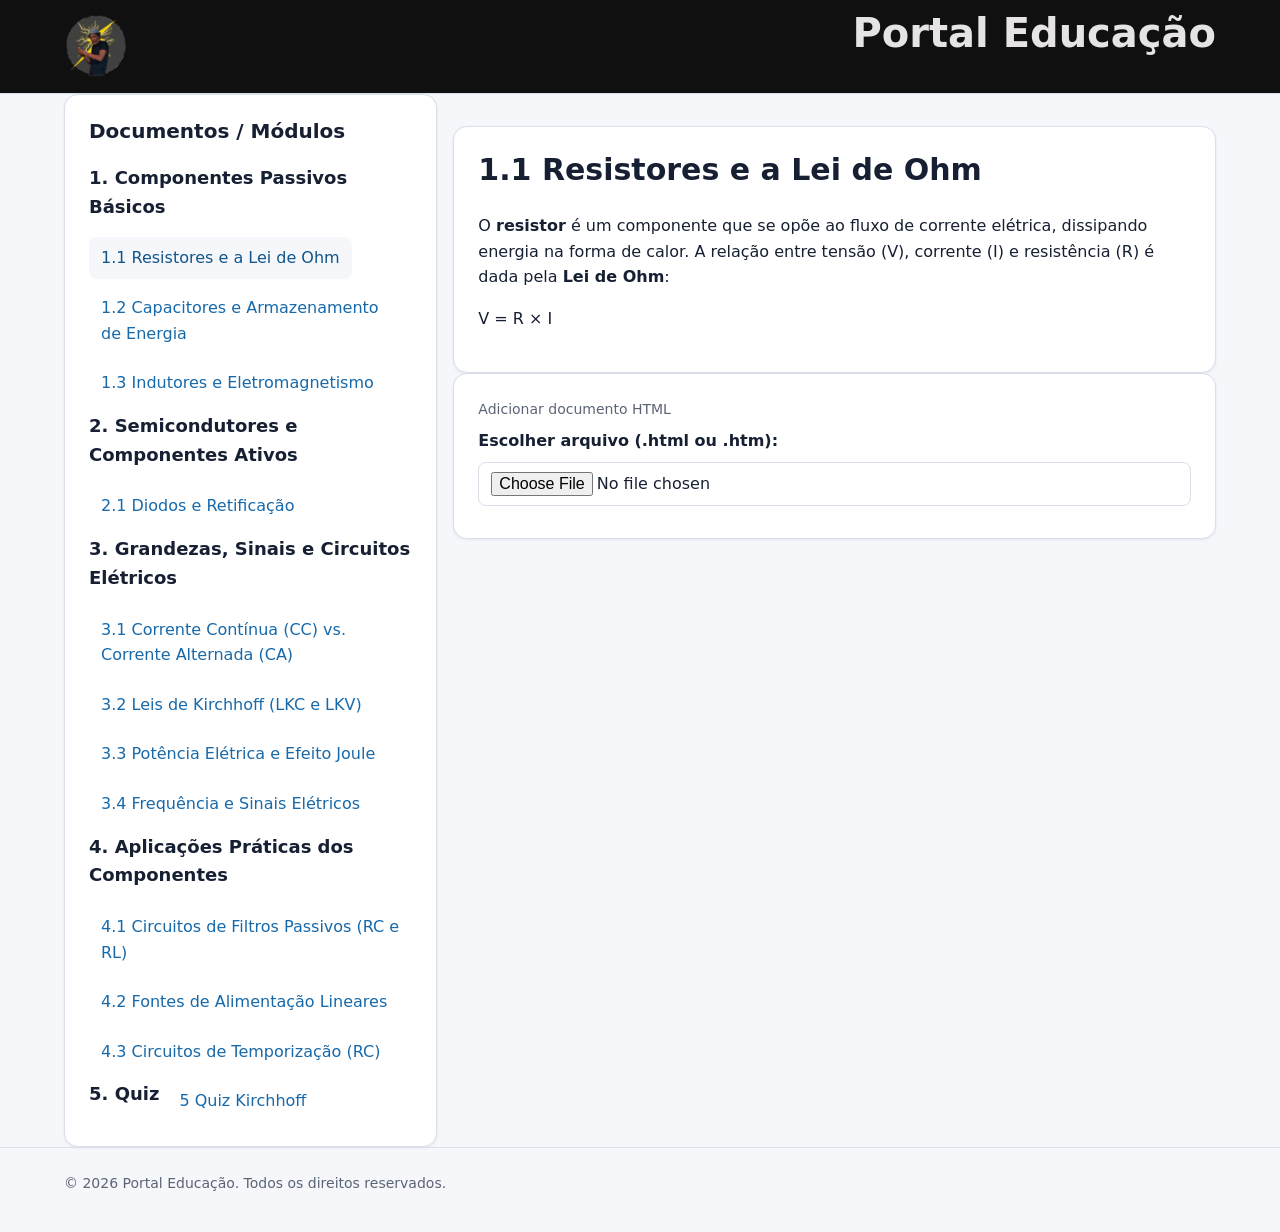
==== commit 7d9c3411: "fim" ====
--- a/index.html
+++ b/index.html
@@ -4,39 +4,39 @@
 <head>
     <meta charset="UTF-8">
     <meta name="viewport" content="width=device-width, initial-scale=1.0">
-    <title>Portal EducaÃ§Ã£o</title>
+    <title>Portal Educação</title>
     <link rel="stylesheet" href="css/style.css">
 </head>
 <body class="pagina">
     <header class="cabecalho-site">
         <div class="container cabecalho-interno">
                 <img src="assets/seumadruga3.png" alt="" width="64" height="64">
-            <h1>Portal EducaÃ§Ã£o</h1>
+            <h1>Portal Educação</h1>
         </div>
     </header>
 
     <div class="container grade">
         <aside class="coluna-4 cartao">
-            <h3>Documentos / MÃ³dulos</h3>
-            <nav class="navegacao-site" id="side-nav" aria-label="MÃ³dulos">
-                <p class="titulo-navegacao">1. Componentes Passivos BÃ¡sicos</p>
+            <h3>Documentos / Módulos</h3>
+            <nav class="navegacao-site" id="side-nav" aria-label="Módulos">
+                <p class="titulo-navegacao">1. Componentes Passivos Básicos</p>
                 <a href="#" class="link-documento active" data-doc="doc-resistores" aria-current="page">1.1 Resistores e a Lei de Ohm</a>
                 <a href="#" class="link-documento" data-doc="doc-capacitores">1.2 Capacitores e Armazenamento de Energia</a>
                 <a href="#" class="link-documento" data-doc="doc-indutores">1.3 Indutores e Eletromagnetismo</a>
 
                 <p class="titulo-navegacao">2. Semicondutores e Componentes Ativos</p>
-                <a href="#" class="link-documento" data-doc="doc-diodos">2.1 Diodos e RetificaÃ§Ã£o</a>
-
-                <p class="titulo-navegacao">3. Grandezas, Sinais e Circuitos ElÃ©tricos</p>
-                <a href="#" class="link-documento" data-doc="doc-corrente">3.1 Corrente ContÃ­nua (CC) vs. Corrente Alternada (CA)</a>
+                <a href="#" class="link-documento" data-doc="doc-diodos">2.1 Diodos e Retificação</a>
+
+                <p class="titulo-navegacao">3. Grandezas, Sinais e Circuitos Elétricos</p>
+                <a href="#" class="link-documento" data-doc="doc-corrente">3.1 Corrente Contínua (CC) vs. Corrente Alternada (CA)</a>
                 <a href="#" class="link-documento" data-doc="doc-lkc">3.2 Leis de Kirchhoff (LKC e LKV)</a>
-                <a href="#" class="link-documento" data-doc="doc-potencia">3.3 PotÃªncia ElÃ©trica e Efeito Joule</a>
-                <a href="#" class="link-documento" data-doc="doc-frequencia">3.4 FrequÃªncia e Sinais ElÃ©tricos</a>
-
-                <p class="titulo-navegacao">4. AplicaÃ§Ãµes PrÃ¡ticas dos Componentes</p>
+                <a href="#" class="link-documento" data-doc="doc-potencia">3.3 Potência Elétrica e Efeito Joule</a>
+                <a href="#" class="link-documento" data-doc="doc-frequencia">3.4 Frequência e Sinais Elétricos</a>
+
+                <p class="titulo-navegacao">4. Aplicações Práticas dos Componentes</p>
                 <a href="#" class="link-documento" data-doc="doc-filtros">4.1 Circuitos de Filtros Passivos (RC e RL)</a>
-                <a href="#" class="link-documento" data-doc="doc-fontes">4.2 Fontes de AlimentaÃ§Ã£o Lineares</a>
-                <a href="#" class="link-documento" data-doc="doc-temporizacao">4.3 Circuitos de TemporizaÃ§Ã£o (RC)</a>
+                <a href="#" class="link-documento" data-doc="doc-fontes">4.2 Fontes de Alimentação Lineares</a>
+                <a href="#" class="link-documento" data-doc="doc-temporizacao">4.3 Circuitos de Temporização (RC)</a>
 
                 <p class="titulo-navegacao">5. Quiz</p>
                 <a href="#" class="link-documento" data-doc="doc-quiz">5 Quiz Kirchhoff</a>
@@ -49,8 +49,8 @@
                 <div class="documento cartao">
                     <h2>1.1 Resistores e a Lei de Ohm</h2>
 
-                    <p>O <strong>resistor</strong> Ã© um componente que se opÃµe ao fluxo de corrente elÃ©trica, dissipando energia na forma de calor. A relaÃ§Ã£o entre tensÃ£o (V), corrente (I) e resistÃªncia (R) Ã© dada pela <strong>Lei de Ohm</strong>:</p>
-                    <p class="formula">V = R Ã— I</p>
+                    <p>O <strong>resistor</strong> é um componente que se opõe ao fluxo de corrente elétrica, dissipando energia na forma de calor. A relação entre tensão (V), corrente (I) e resistência (R) é dada pela <strong>Lei de Ohm</strong>:</p>
+                    <p class="formula">V = R × I</p>
                 </div>
                 <section class="upload-html cartao grupo-formulario">
                     <p class="ajuda-formulario">Adicionar documento HTML</p>
@@ -64,13 +64,13 @@
             <article id="doc-capacitores" class="conteudo-documento oculto">
                 <div class="documento cartao">
                     <h2>1.2 Capacitores e Armazenamento de Energia</h2>
-                    <p>O <strong>capacitor</strong> Ã© um componente constituÃ­do por duas placas condutoras separadas por um material isolante (dielÃ©trico). Armazena energia sob a forma de um <strong>campo elÃ©trico</strong>.</p>
+                    <p>O <strong>capacitor</strong> é um componente constituído por duas placas condutoras separadas por um material isolante (dielétrico). Armazena energia sob a forma de um <strong>campo elétrico</strong>.</p>
                     
-                    <p>A quantidade de carga (Q) armazenada Ã© proporcional Ã  capacitÃ¢ncia (C) e Ã  tensÃ£o (V) aplicada:</p>
-
-                    <p class="formula">Q = C Ã— V</p>
-
-                    <p>As suas principais aplicaÃ§Ãµes em circuitos eletrÃ³nicos incluem a filtragem de ruÃ­dos, acoplamento/desacoplamento de sinais e temporizaÃ§Ã£o.</p>
+                    <p>A quantidade de carga (Q) armazenada é proporcional à capacitância (C) e à tensão (V) aplicada:</p>
+
+                    <p class="formula">Q = C × V</p>
+
+                    <p>As suas principais aplicações em circuitos eletrónicos incluem a filtragem de ruídos, acoplamento/desacoplamento de sinais e temporização.</p>
                 </div>
                 <section class="upload-html cartao grupo-formulario">
                     <p class="ajuda-formulario">Adicionar documento HTML</p>
@@ -84,13 +84,13 @@
             <article id="doc-indutores" class="conteudo-documento oculto">
                 <div class="documento cartao">
                     <h2>1.3 Indutores e Eletromagnetismo</h2>
-                    <p>O <strong>indutor</strong> Ã© um componente formado por um fio condutor enrolado em forma de bobina. Quando uma corrente elÃ©trica passa por ele, cria um <strong>campo magnÃ©tico</strong> que armazena energia.</p>
+                    <p>O <strong>indutor</strong> é um componente formado por um fio condutor enrolado em forma de bobina. Quando uma corrente elétrica passa por ele, cria um <strong>campo magnético</strong> que armazena energia.</p>
                     
-                    <p>Os indutores opÃµem-se a variaÃ§Ãµes bruscas de corrente elÃ©trica. A relaÃ§Ã£o entre a tensÃ£o induzida (V<sub>L</sub>) e a variaÃ§Ã£o de corrente no tempo Ã© dada por:</p>
-
-                    <p class="formula">V<sub>L</sub> = L Ã— (Î”I / Î”t)</p>
-
-                    <p>A sua unidade de medida Ã© o <strong>Henry (H)</strong>. SÃ£o amplamente empregues em filtros de radiofrequÃªncia, transformadores e fontes comutadas.</p>
+                    <p>Os indutores opõem-se a variações bruscas de corrente elétrica. A relação entre a tensão induzida (V<sub>L</sub>) e a variação de corrente no tempo é dada por:</p>
+
+                    <p class="formula">V<sub>L</sub> = L × (ΔI / Δt)</p>
+
+                    <p>A sua unidade de medida é o <strong>Henry (H)</strong>. São amplamente empregues em filtros de radiofrequência, transformadores e fontes comutadas.</p>
                 </div>
                 <section class="upload-html cartao grupo-formulario">
                     <p class="ajuda-formulario">Adicionar documento HTML</p>
@@ -100,16 +100,16 @@
                 </section>
             </article>
 
-            <!-- 2.1 DIODOS E RETIFICAÃ‡ÃƒO -->
+            <!-- 2.1 DIODOS E RETIFICAÇÃO -->
             <article id="doc-diodos" class="conteudo-documento oculto">
                 <div class="documento cartao">
-                    <h2>2.1 Diodos e RetificaÃ§Ã£o</h2>
-                    <p>O <strong>diodo semicondutor</strong> Ã© um componente eletrÃ³nico construÃ­do a partir da junÃ§Ã£o de materiais tipo P e tipo N (junÃ§Ã£o PN). Funciona como uma vÃ¡lvula de sentido Ãºnico para a corrente elÃ©trica.</p>
+                    <h2>2.1 Diodos e Retificação</h2>
+                    <p>O <strong>diodo semicondutor</strong> é um componente eletrónico construído a partir da junção de materiais tipo P e tipo N (junção PN). Funciona como uma válvula de sentido único para a corrente elétrica.</p>
                     
-                    <p><strong>Tipos de RetificaÃ§Ã£o:</strong></p>
+                    <p><strong>Tipos de Retificação:</strong></p>
                     <ul>
                         <li><strong>Meia Onda:</strong> Utiliza apenas um diodo e aproveita metade do ciclo da corrente alternada (CA).</li>
-                        <li><strong>Onda Completa:</strong> Utiliza uma ponte de diodos (4 diodos) para aproveitar ambos os semiciclos da onda, resultando numa corrente contÃ­nua mais estÃ¡vel.</li>
+                        <li><strong>Onda Completa:</strong> Utiliza uma ponte de diodos (4 diodos) para aproveitar ambos os semiciclos da onda, resultando numa corrente contínua mais estável.</li>
                     </ul>
                 </div>
                 <section class="upload-html cartao grupo-formulario">
@@ -120,13 +120,13 @@
                 </section>
             </article>
 
-            <!--- 3.1 Corrente ContÃ­nua (CC) vs. Corrente Alternada (CA) --->
+            <!--- 3.1 Corrente Contínua (CC) vs. Corrente Alternada (CA) --->
             <article id="doc-corrente" class="conteudo-documento oculto">
                 <div class="documento cartao">
-                    <h2>3.1 Corrente ContÃ­nua (CC) vs. Corrente Alternada (CA)</h2>
-                    <p>A <strong>corrente contÃ­nua (CC)</strong> mantÃ©m uma polaridade constante ao longo do tempo, enquanto a <strong>corrente alternada (CA)</strong> inverte a direÃ§Ã£o periodicamente.</p>
-                    <p>Em circuitos eletrÃ³nicos, a CC Ã© utilizada em baterias, fontes reguladas e sistemas digitais, enquanto a CA Ã© a forma de energia usada nas redes elÃ©tricas domÃ©sticas e industriais.</p>
-                    <p class="formula">V = R Ã— I</p>
+                    <h2>3.1 Corrente Contínua (CC) vs. Corrente Alternada (CA)</h2>
+                    <p>A <strong>corrente contínua (CC)</strong> mantém uma polaridade constante ao longo do tempo, enquanto a <strong>corrente alternada (CA)</strong> inverte a direção periodicamente.</p>
+                    <p>Em circuitos eletrónicos, a CC é utilizada em baterias, fontes reguladas e sistemas digitais, enquanto a CA é a forma de energia usada nas redes elétricas domésticas e industriais.</p>
+                    <p class="formula">V = R × I</p>
                 </div>
                 <section class="upload-html cartao grupo-formulario">
                     <p class="ajuda-formulario">Adicionar documento HTML</p>
@@ -140,18 +140,18 @@
             <article id="doc-lkc" class="conteudo-documento oculto">
                 <div class="documento cartao">
                     <h2>3.2 Leis de Kirchhoff (LKC e LKV)</h2>
-                    <p><strong>IntroduÃ§Ã£o:</strong> As Leis de Kirchhoff sÃ£o pilares fundamentais da eletroeletrÃ³nica e da engenharia elÃ©trica. Desenvolvidas pelo fÃ­sico alemÃ£o Gustav Robert Kirchhoff em 1845, estas regras permitem analisar e resolver circuitos complexos.</p>
-
-                    <p><strong>ConteÃºdo TÃ©cnico:</strong></p>
-                    <p><strong>1Âª Lei de Kirchhoff â€“ Lei das Correntes (LKC):</strong> Esta regra baseia-se diretamente no princÃ­pio fÃ­sico da conservaÃ§Ã£o da carga elÃ©trica. Ela determina que a soma algÃ©brica das correntes elÃ©tricas que entram em um nÃ³ deve ser exatamente igual Ã  soma das correntes que dele saem. Matematicamente, a soma total das correntes em um nÃ³ Ã© nula, indicando que nenhuma carga elÃ©trica pode ser retida ou criada acumulada nesses pontos de junÃ§Ã£o.</p>
-                    <p class="formula">Î£ I<sub>entrando</sub> = Î£ I<sub>saindo</sub></p>
-
-                    <p><strong>2Âª Lei de Kirchhoff â€“ Lei das TensÃµes (LKV):</strong>  Esta regra baseia-se no princÃ­pio da conservaÃ§Ã£o da energia em um campo elÃ©trico conservativo. Ela estabelece que a soma algÃ©brica de todas as diferenÃ§as de potencial (tensÃµes) ao longo de qualquer malha fechada em um circuito Ã© igual a zero. Isso significa que toda a energia fornecida pelas fontes geradoras de tensÃ£o Ã© integralmente consumida pelas quedas de potencial nos resistores e demais receptores daquele mesmo caminho fechado.</p>
-                    <p class="formula">Î£ V = 0</p>
+                    <p><strong>Introdução:</strong> As Leis de Kirchhoff são pilares fundamentais da eletroeletrónica e da engenharia elétrica. Desenvolvidas pelo físico alemão Gustav Robert Kirchhoff em 1845, estas regras permitem analisar e resolver circuitos complexos.</p>
+
+                    <p><strong>Conteúdo Técnico:</strong></p>
+                    <p><strong>1ª Lei de Kirchhoff – Lei das Correntes (LKC):</strong> Esta regra baseia-se diretamente no princípio físico da conservação da carga elétrica. Ela determina que a soma algébrica das correntes elétricas que entram em um nó deve ser exatamente igual à soma das correntes que dele saem. Matematicamente, a soma total das correntes em um nó é nula, indicando que nenhuma carga elétrica pode ser retida ou criada acumulada nesses pontos de junção.</p>
+                    <p class="formula">Σ I<sub>entrando</sub> = Σ I<sub>saindo</sub></p>
+
+                    <p><strong>2ª Lei de Kirchhoff – Lei das Tensões (LKV):</strong>  Esta regra baseia-se no princípio da conservação da energia em um campo elétrico conservativo. Ela estabelece que a soma algébrica de todas as diferenças de potencial (tensões) ao longo de qualquer malha fechada em um circuito é igual a zero. Isso significa que toda a energia fornecida pelas fontes geradoras de tensão é integralmente consumida pelas quedas de potencial nos resistores e demais receptores daquele mesmo caminho fechado.</p>
+                    <p class="formula">Σ V = 0</p>
 
                     <p><strong>Recursos visuais:</strong></p>
                     <div class="container-imagem">
-                        <img src="assets/no-lei.webp" alt="IlustraÃ§Ã£o da Lei das Correntes de Kirchhoff">
+                        <img src="assets/no-lei.webp" alt="Ilustração da Lei das Correntes de Kirchhoff">
                         <br>
                         <img src="assets/leikirchhoffexemplo1.webp" alt="Exemplo da Lei de Kirchhoff">
                     </div>
@@ -164,17 +164,17 @@
                 </section>
             </article>
 
-            <!-- 3.2 POTÃŠNCIA ELÃ‰TRICA E EFEITO JOULE -->
+            <!-- 3.2 POTÊNCIA ELÉTRICA E EFEITO JOULE -->
             <article id="doc-potencia" class="conteudo-documento oculto">
                 <div class="documento cartao">
-                    <h2>3.3 PotÃªncia ElÃ©trica e Efeito Joule</h2>
-                    <p>A <strong>PotÃªncia ElÃ©trica</strong> mede a quantidade de energia convertida por unidade de tempo no circuito (expressa em Watts - W).</p>
-
-                    <p class="formula">P = V Ã— I</p>
-
-                    <p>O <strong>Efeito Joule</strong> ocorre quando a corrente elÃ©trica atravessa um condutor com resistÃªncia elÃ©trica, transformando parte da energia elÃ©trica diretamente em calor. Ã‰ calculado por:</p>
-
-                    <p class="formula">P = R Ã— IÂ²</p>
+                    <h2>3.3 Potência Elétrica e Efeito Joule</h2>
+                    <p>A <strong>Potência Elétrica</strong> mede a quantidade de energia convertida por unidade de tempo no circuito (expressa em Watts - W).</p>
+
+                    <p class="formula">P = V × I</p>
+
+                    <p>O <strong>Efeito Joule</strong> ocorre quando a corrente elétrica atravessa um condutor com resistência elétrica, transformando parte da energia elétrica diretamente em calor. É calculado por:</p>
+
+                    <p class="formula">P = R × I²</p>
                 </div>
                 <section class="upload-html cartao grupo-formulario">
                     <p class="ajuda-formulario">Adicionar documento HTML</p>
@@ -188,34 +188,34 @@
             <article id="doc-quiz" class="conteudo-documento oculto">
                 <div class="documento quiz-sheet cartao">
                     <h2>5.1 Quiz Interativo</h2>
-                    <p>Teste os seus conhecimentos sobre as leis de circuitos e componentes eletrÃ³nicos abaixo:</p>
+                    <p>Teste os seus conhecimentos sobre as leis de circuitos e componentes eletrónicos abaixo:</p>
                     
                     <div id="quiz">
-                        <!-- QuestÃ£o 1 -->
-                        <div class="pergunta-quiz">
-                            <h4>1. Qual lei afirma que a soma das correntes que entram em um nÃ³ Ã© igual Ã  soma das correntes que saem?</h4>
+                        <!-- Questão 1 -->
+                        <div class="pergunta-quiz">
+                            <h4>1. Qual lei afirma que a soma das correntes que entram em um nó é igual à soma das correntes que saem?</h4>
                             <label><input type="radio" name="q-0" value="0"> Lei de Ohm</label>
                             <br>
                             <label><input type="radio" name="q-0" value="1"> Lei das Correntes de Kirchhoff</label>
                             <br>
-                            <label><input type="radio" name="q-0" value="2"> Lei das TensÃµes de Kirchhoff</label>
-                            <br>
-                            <label><input type="radio" name="q-0" value="3"> Lei da ConservaÃ§Ã£o de Energia</label>
-                        </div>
-
-                        <!-- QuestÃ£o 2 -->
-                        <div class="pergunta-quiz">
-                            <h4>2. Em uma malha fechada, qual Ã© o valor da soma algÃ©brica das tensÃµes?</h4>
-                            <label><input type="radio" name="q-1" value="0"> Igual Ã  corrente total</label>
+                            <label><input type="radio" name="q-0" value="2"> Lei das Tensões de Kirchhoff</label>
+                            <br>
+                            <label><input type="radio" name="q-0" value="3"> Lei da Conservação de Energia</label>
+                        </div>
+
+                        <!-- Questão 2 -->
+                        <div class="pergunta-quiz">
+                            <h4>2. Em uma malha fechada, qual é o valor da soma algébrica das tensões?</h4>
+                            <label><input type="radio" name="q-1" value="0"> Igual à corrente total</label>
                             <br>
                             <label><input type="radio" name="q-1" value="1"> Maior que zero</label>
                             <br>
                             <label><input type="radio" name="q-1" value="2"> Igual a zero</label>
                             <br>
-                            <label><input type="radio" name="q-1" value="3"> Igual Ã  potÃªncia</label>
-                        </div>
-
-                        <!-- QuestÃ£o 3 -->
+                            <label><input type="radio" name="q-1" value="3"> Igual à potência</label>
+                        </div>
+
+                        <!-- Questão 3 -->
                         <div class="pergunta-quiz">
                             <h4>3. Quem formulou as leis que levam o nome de Kirchhoff?</h4>
                             <label><input type="radio" name="q-2" value="0"> Gustav Robert Kirchhoff</label>
@@ -227,28 +227,28 @@
                             <label><input type="radio" name="q-2" value="3"> Nikola Tesla</label>
                         </div>
 
-                        <!-- QuestÃ£o 4 -->
-                        <div class="pergunta-quiz">
-                            <h4>4. A soma das correntes que entram em um nÃ³ Ã© igual Ã  soma das correntes que saem. Isso estÃ¡ relacionado Ã :</h4>
-                            <label><input type="radio" name="q-3" value="0"> Lei da ConservaÃ§Ã£o de Energia</label>
+                        <!-- Questão 4 -->
+                        <div class="pergunta-quiz">
+                            <h4>4. A soma das correntes que entram em um nó é igual à soma das correntes que saem. Isso está relacionado à:</h4>
+                            <label><input type="radio" name="q-3" value="0"> Lei da Conservação de Energia</label>
                             <br>
                             <label><input type="radio" name="q-3" value="1"> Lei das Correntes de Kirchhoff</label>
                             <br>
-                            <label><input type="radio" name="q-3" value="2"> Lei das TensÃµes de Kirchhoff</label>
+                            <label><input type="radio" name="q-3" value="2"> Lei das Tensões de Kirchhoff</label>
                             <br>
                             <label><input type="radio" name="q-3" value="3"> Lei de Ohm</label>
                         </div>
 
-                        <!-- QuestÃ£o 5 -->
-                        <div class="pergunta-quiz">
-                            <h4>5. Em uma malha fechada, a soma algÃ©brica das tensÃµes Ã©:</h4>
+                        <!-- Questão 5 -->
+                        <div class="pergunta-quiz">
+                            <h4>5. Em uma malha fechada, a soma algébrica das tensões é:</h4>
                             <label><input type="radio" name="q-4" value="0"> Maior que zero</label>
                             <br>
                             <label><input type="radio" name="q-4" value="1"> Igual a zero</label>
                             <br>
                             <label><input type="radio" name="q-4" value="2"> Menor que zero</label>
                             <br>
-                            <label><input type="radio" name="q-4" value="3"> Igual Ã  corrente total</label>
+                            <label><input type="radio" name="q-4" value="3"> Igual à corrente total</label>
                         </div>
                     </div>
 
@@ -267,9 +267,9 @@
             <!--- 3.4 frequencia --->
             <article id="doc-frequencia" class="conteudo-documento oculto">
                 <div class="documento cartao">
-                    <h2>3.4 FrequÃªncia e Sinais ElÃ©tricos</h2>
-                    <p>A <strong>frequÃªncia</strong> indica quantas vezes um sinal se repete em um intervalo de tempo. Ela Ã© medida em <strong>hertz (Hz)</strong>.</p>
-                    <p>Em circuitos elÃ©tricos, sinais de baixa frequÃªncia variam lentamente, enquanto sinais de alta frequÃªncia mudam mais rapidamente. Essa diferenÃ§a Ã© fundamental em filtros, osciladores e comunicaÃ§Ã£o.</p>
+                    <h2>3.4 Frequência e Sinais Elétricos</h2>
+                    <p>A <strong>frequência</strong> indica quantas vezes um sinal se repete em um intervalo de tempo. Ela é medida em <strong>hertz (Hz)</strong>.</p>
+                    <p>Em circuitos elétricos, sinais de baixa frequência variam lentamente, enquanto sinais de alta frequência mudam mais rapidamente. Essa diferença é fundamental em filtros, osciladores e comunicação.</p>
                     <p class="formula">f = 1 / T</p>
                 </div>
                 <section class="upload-html cartao grupo-formulario">
@@ -284,10 +284,10 @@
             <article id="doc-filtros" class="conteudo-documento oculto">
                 <div class="documento cartao">
                     <h2>4.1 Circuitos de Filtros Passivos (RC e RL)</h2>
-                    <p>Filtros passivos utilizam combinaÃ§Ãµes de resistores, capacitores (RC) ou indutores (RL) para selecionar ou atenuar frequÃªncias de um sinal elÃ©trico.</p>
+                    <p>Filtros passivos utilizam combinações de resistores, capacitores (RC) ou indutores (RL) para selecionar ou atenuar frequências de um sinal elétrico.</p>
                     <ul>
-                        <li><strong>Passa-Baixas:</strong> Permite a passagem de frequÃªncias abaixo da frequÃªncia de corte.</li>
-                        <li><strong>Passa-Altas:</strong> Bloqueia sinais contÃ­nuos e frequÃªncias baixas, deixando passar apenas frequÃªncias superiores Ã  frequÃªncia de corte.</li>
+                        <li><strong>Passa-Baixas:</strong> Permite a passagem de frequências abaixo da frequência de corte.</li>
+                        <li><strong>Passa-Altas:</strong> Bloqueia sinais contínuos e frequências baixas, deixando passar apenas frequências superiores à frequência de corte.</li>
                     </ul>
                 </div>
                 <section class="upload-html cartao grupo-formulario">
@@ -298,17 +298,17 @@
                 </section>
             </article>
 
-            <!-- 4.2 FONTES DE ALIMENTAÃ‡ÃƒO -->
+            <!-- 4.2 FONTES DE ALIMENTAÇÃO -->
             <article id="doc-fontes" class="conteudo-documento oculto">
                 <div class="documento cartao">
-                    <h2>4.2 Fontes de AlimentaÃ§Ã£o Lineares</h2>
-                    <p>As fontes de alimentaÃ§Ã£o lineares convertem a tensÃ£o alternada da rede elÃ©trica (ex: 127V/220V CA) numa tensÃ£o contÃ­nua estÃ¡vel (ex: 5V ou 12V CC) para alimentar circuitos eletrÃ³nicos.</p>
+                    <h2>4.2 Fontes de Alimentação Lineares</h2>
+                    <p>As fontes de alimentação lineares convertem a tensão alternada da rede elétrica (ex: 127V/220V CA) numa tensão contínua estável (ex: 5V ou 12V CC) para alimentar circuitos eletrónicos.</p>
                     <p><strong>Etapas fundamentais:</strong></p>
                     <ol>
-                        <li><strong>TransformaÃ§Ã£o:</strong> Reduz a tensÃ£o da rede.</li>
-                        <li><strong>RetificaÃ§Ã£o:</strong> Converte CA em CC pulsante.</li>
+                        <li><strong>Transformação:</strong> Reduz a tensão da rede.</li>
+                        <li><strong>Retificação:</strong> Converte CA em CC pulsante.</li>
                         <li><strong>Filtragem:</strong> Suaviza a onda utilizando capacitores.</li>
-                        <li><strong>RegulaÃ§Ã£o:</strong> MantÃ©m a tensÃ£o constante na saÃ­da.</li>
+                        <li><strong>Regulação:</strong> Mantém a tensão constante na saída.</li>
                     </ol>
                 </div>
                 <section class="upload-html cartao grupo-formulario">
@@ -319,15 +319,15 @@
                 </section>
             </article>
 
-            <!-- 4.3 TEMPORIZAÃ‡ÃƒO (RC) -->
+            <!-- 4.3 TEMPORIZAÇÃO (RC) -->
             <article id="doc-temporizacao" class="conteudo-documento oculto">
                 <div class="documento cartao">
-                    <h2>4.3 Circuitos de TemporizaÃ§Ã£o (Constante de Tempo RC)</h2>
-                    <p>A constante de tempo (representada por Tau - <strong>Ï„</strong>) define a taxa de carga e descarga de um capacitor atravÃ©s de um resistor num circuito elÃ©trico.</p>
-
-                    <p class="formula">Ï„ = R Ã— C</p>
-
-                    <p>Um capacitor demora cerca de <strong>5Ï„</strong> para atingir a sua carga ou descarga completa (aprox. 99,3%). Esse princÃ­pio Ã© largamente utilizado na criaÃ§Ã£o de temporizadores e geradores de pulso.</p>
+                    <h2>4.3 Circuitos de Temporização (Constante de Tempo RC)</h2>
+                    <p>A constante de tempo (representada por Tau - <strong>τ</strong>) define a taxa de carga e descarga de um capacitor através de um resistor num circuito elétrico.</p>
+
+                    <p class="formula">τ = R × C</p>
+
+                    <p>Um capacitor demora cerca de <strong>5τ</strong> para atingir a sua carga ou descarga completa (aprox. 99,3%). Esse princípio é largamente utilizado na criação de temporizadores e geradores de pulso.</p>
                 </div>
                 <section class="upload-html cartao grupo-formulario">
                     <p class="ajuda-formulario">Adicionar documento HTML</p>
@@ -342,7 +342,7 @@
 
     <footer class="rodape-site">
         <div class="container">
-            <p class="mb-0">&copy; 2026 Portal EducaÃ§Ã£o. Todos os direitos reservados.</p>
+            <p class="mb-0">&copy; 2026 Portal Educação. Todos os direitos reservados.</p>
         </div>
     </footer>
 
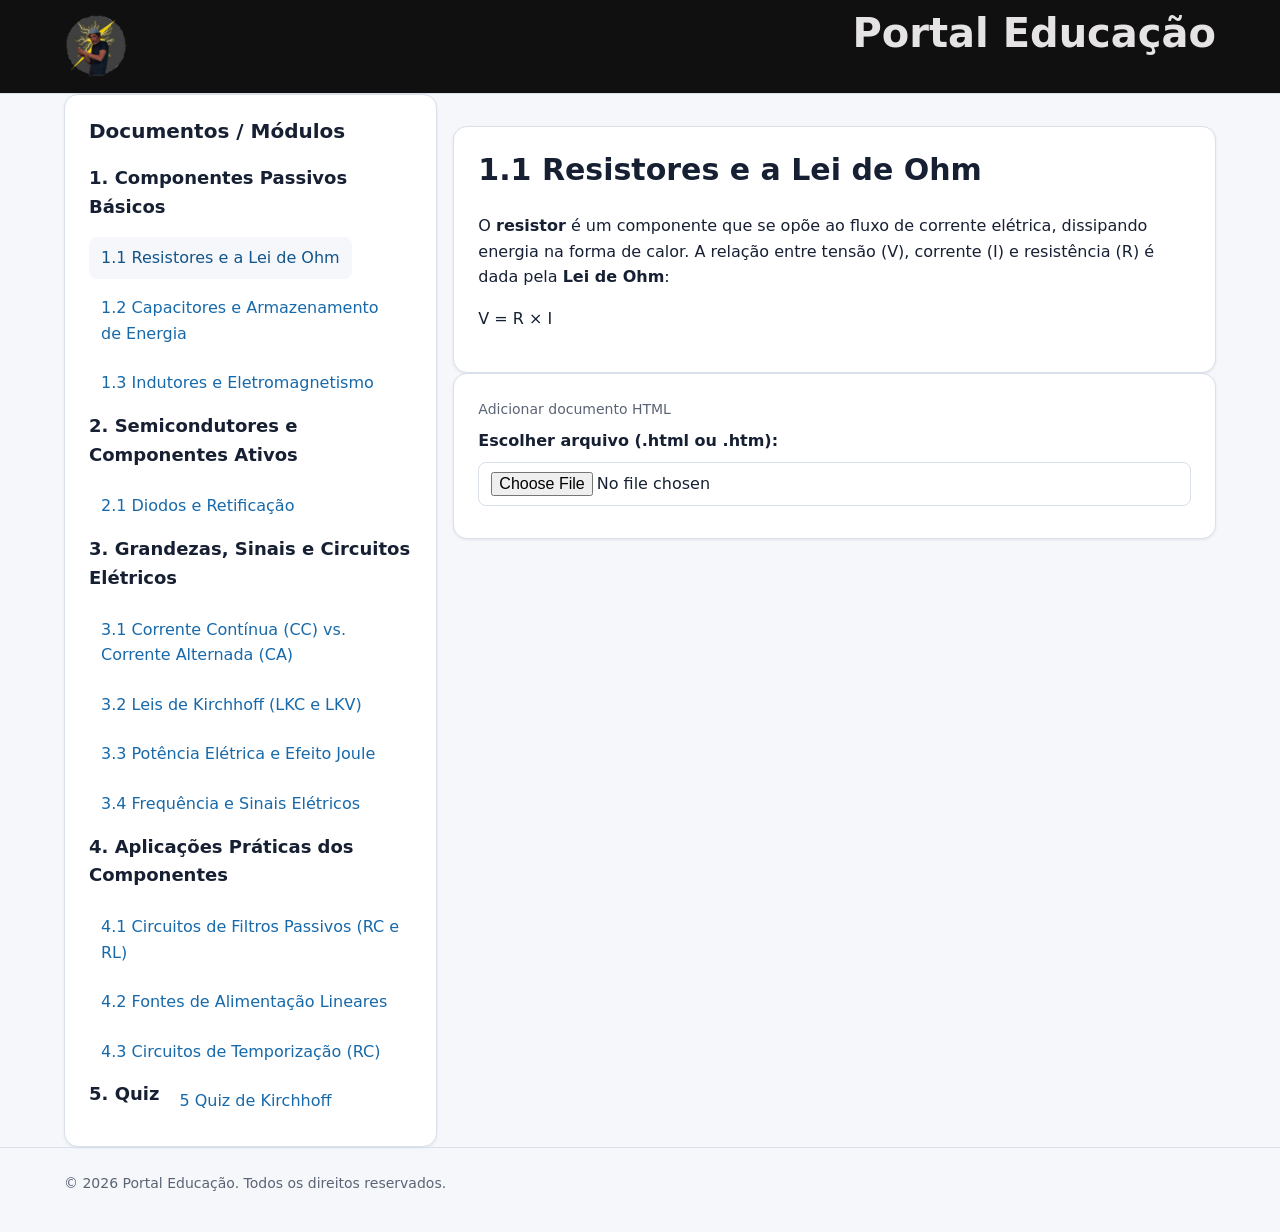
==== commit d3c76947: "Update quiz link text to include 'de Kirchhoff'" ====
--- a/index.html
+++ b/index.html
@@ -39,7 +39,7 @@
                 <a href="#" class="link-documento" data-doc="doc-temporizacao">4.3 Circuitos de Temporização (RC)</a>
 
                 <p class="titulo-navegacao">5. Quiz</p>
-                <a href="#" class="link-documento" data-doc="doc-quiz">5 Quiz Kirchhoff</a>
+                <a href="#" class="link-documento" data-doc="doc-quiz">5 Quiz de Kirchhoff</a>
             </nav>
         </aside>
 
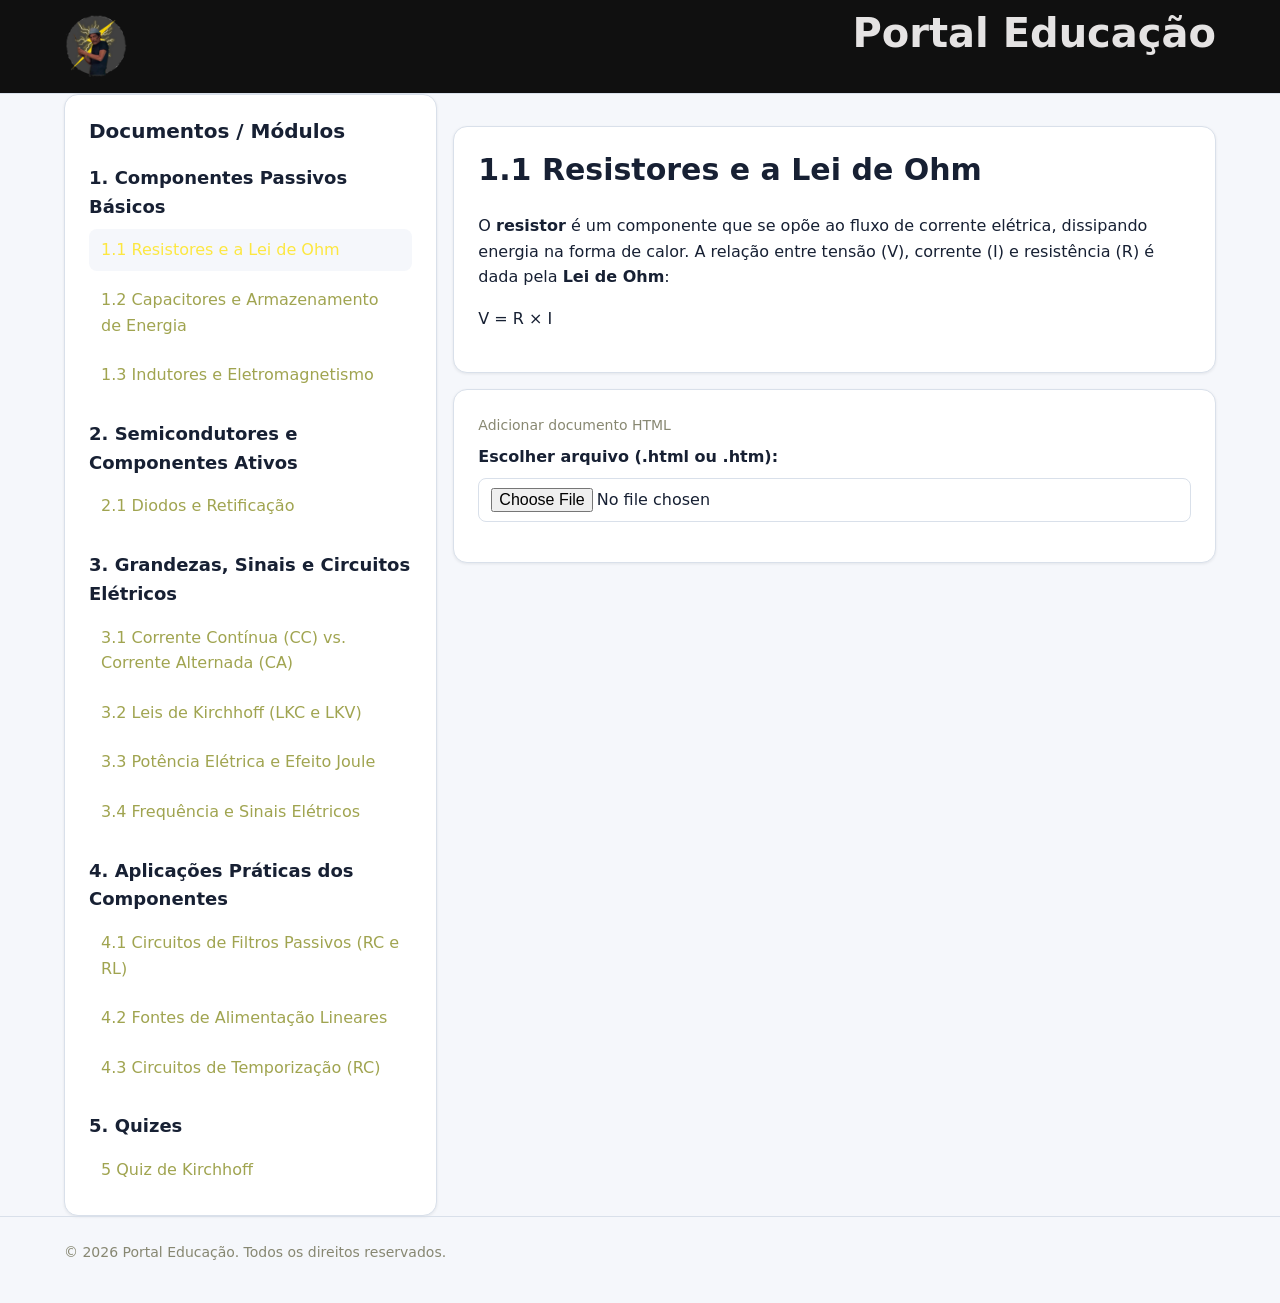
==== commit 70e63785: "finalização" ====
--- a/index.html
+++ b/index.html
@@ -10,14 +10,14 @@
 <body class="pagina">
     <header class="cabecalho-site">
         <div class="container cabecalho-interno">
-                <img src="assets/seumadruga3.png" alt="" width="64" height="64">
-            <h1>Portal Educação</h1>
+            <img class="logo-site" src="assets/seumadruga3.png" alt="" width="64" height="64">
+            <h1 class="titulo-site">Portal Educação</h1>
         </div>
     </header>
 
     <div class="container grade">
         <aside class="coluna-4 cartao">
-            <h3>Documentos / Módulos</h3>
+            <h3 class="titulo-modulos">Documentos / Módulos</h3>
             <nav class="navegacao-site" id="side-nav" aria-label="Módulos">
                 <p class="titulo-navegacao">1. Componentes Passivos Básicos</p>
                 <a href="#" class="link-documento active" data-doc="doc-resistores" aria-current="page">1.1 Resistores e a Lei de Ohm</a>
@@ -38,7 +38,7 @@
                 <a href="#" class="link-documento" data-doc="doc-fontes">4.2 Fontes de Alimentação Lineares</a>
                 <a href="#" class="link-documento" data-doc="doc-temporizacao">4.3 Circuitos de Temporização (RC)</a>
 
-                <p class="titulo-navegacao">5. Quiz</p>
+                <p class="titulo-navegacao">5. Quizes</p>
                 <a href="#" class="link-documento" data-doc="doc-quiz">5 Quiz de Kirchhoff</a>
             </nav>
         </aside>
@@ -342,7 +342,7 @@
 
     <footer class="rodape-site">
         <div class="container">
-            <p class="mb-0">&copy; 2026 Portal Educação. Todos os direitos reservados.</p>
+            <p class="texto-rodape">&copy; 2026 Portal Educação. Todos os direitos reservados.</p>
         </div>
     </footer>
 
--- a/css/style.css
+++ b/css/style.css
@@ -2,14 +2,14 @@
   color-scheme: light;
 
   /* Cores */
-  --color-primary: #1769aa;
-  --color-primary-hover: #12558a;
-  --color-secondary: #475569;
-  --color-accent: #0f766e;
+  --color-primary: #919635dd;
+  --color-primary-hover: #ffe100be;
+  --color-secondary: #b2ad11;
+  --color-accent: #76680f;
   --color-background: #f5f7fb;
   --color-surface: #ffffff;
   --color-text: #172033;
-  --color-text-muted: #5b6475;
+  --color-text-muted: #75745bdb;
   --color-border: #d9e0ea;
   --color-success: #18794e;
   --color-warning: #946200;
@@ -54,7 +54,6 @@
 html {
   scroll-behavior: smooth;
   text-size-adjust: 100%;
-  
 }
 
 body {
@@ -102,32 +101,28 @@
   color: var(--color-primary-hover);
 }
 
-h1,
-h2,
-h3,
-h4,
 p {
   margin-top: 0;
 }
 
-h1,
-h2,
-h3,
-h4 {
+.titulo-site,
+.documento h2,
+.titulo-modulos,
+.pergunta-quiz h4 {
+  margin-top: 0;
   line-height: 1.25;
 }
 
-/*mudei a cor para BRANCO*/
-h1 {
+.titulo-site {
   font-size: clamp(1.8rem, 4vw, 2.5rem);
-  color: rgb(229, 227, 227)
-}
-
-h2 {
+  color: rgb(229, 227, 227);
+}
+
+.documento h2 {
   font-size: clamp(1.4rem, 3vw, 1.875rem);
 }
 
-h3 {
+.titulo-modulos {
   font-size: 1.25rem;
 }
 
@@ -188,9 +183,8 @@
    ========================================================= */
 .cabecalho-site {
   min-height: var(--header-height);
-  background: var(--color-surface);
   border-bottom: 1px solid var(--color-border);
-  background: rgb(16, 16, 16)
+  background: rgb(16, 16, 16);
 }
 
 .cabecalho-interno {
@@ -200,26 +194,40 @@
   gap: var(--space-4);
   min-height: var(--header-height);
   padding-block: var(--space-2);
-  background: rgb(16, 16, 16)
+  background: rgb(16, 16, 16);
+}
+
+.logo-site {
+  width: 4rem;
+  height: auto;
 }
 
 .navegacao-site {
-  display: flex;
-  flex-wrap: wrap;
+  display: grid;
   gap: var(--space-2);
 }
 
-.navegacao-site a {
-  display: inline-block;
+.link-documento {
+  display: block;
   padding: var(--space-2) var(--space-3);
   border-radius: var(--radius-md);
   text-decoration: none;
 }
 
-.navegacao-site a:hover,
-.navegacao-site a[aria-current="page"] {
+.link-documento:hover,
+.link-documento.active {
   background: var(--color-background);
   color: var(--color-primary-hover);
+}
+
+.titulo-navegacao {
+  margin: var(--space-4) 0 0;
+  font-size: var(--font-size-lg);
+  font-weight: 600;
+}
+
+.titulo-navegacao:first-child {
+  margin-top: 0;
 }
 
 .rodape-site {
@@ -229,8 +237,12 @@
   font-size: var(--font-size-sm);
 }
 
-/* =========================================================
-   5. Componentes: cartões, botões e etiquetas
+.texto-rodape {
+  margin-bottom: var(--space-4);
+}
+
+/* =========================================================
+   5. Conteúdo e cartões
    ========================================================= */
 .cartao {
   padding: var(--space-6);
@@ -238,6 +250,10 @@
   border: 1px solid var(--color-border);
   border-radius: var(--radius-lg);
   box-shadow: var(--shadow-sm);
+}
+
+.documento {
+  margin-bottom: var(--space-4);
 }
 
 .botao {
@@ -277,6 +293,18 @@
   margin-bottom: var(--space-4);
 }
 
+.previsao-html {
+  margin-top: var(--space-2);
+}
+
+.previsao-html iframe {
+  width: 100%;
+  min-height: 500px;
+  border: 2px inset;
+  border-radius: 4px;
+  padding: 0;
+}
+
 .rotulo-formulario {
   font-weight: 600;
 }
@@ -318,7 +346,7 @@
 }
 
 /* =========================================================
-   9. Responsividade
+   8. Responsividade
    ========================================================= */
 @media (max-width: 768px) {
   .cabecalho-interno {
@@ -344,27 +372,4 @@
   .cartao {
     padding: var(--space-4);
   }
-}
-
-.titulo-navegacao {
-  font-size: var(--font-size-lg);
-  font-weight: 600;
-  margin-bottom: var(--space-2);
-}
-
-.previsao-html {
-    padding: 0;
-}
-
-iframe {
-    width: 100%;
-    min-height: 500px;
-    border: 2px;
-    border-radius: 4px; 
-    padding: 0;
-}
-
-html {
-    padding: 0;
-    display: block;
 }
